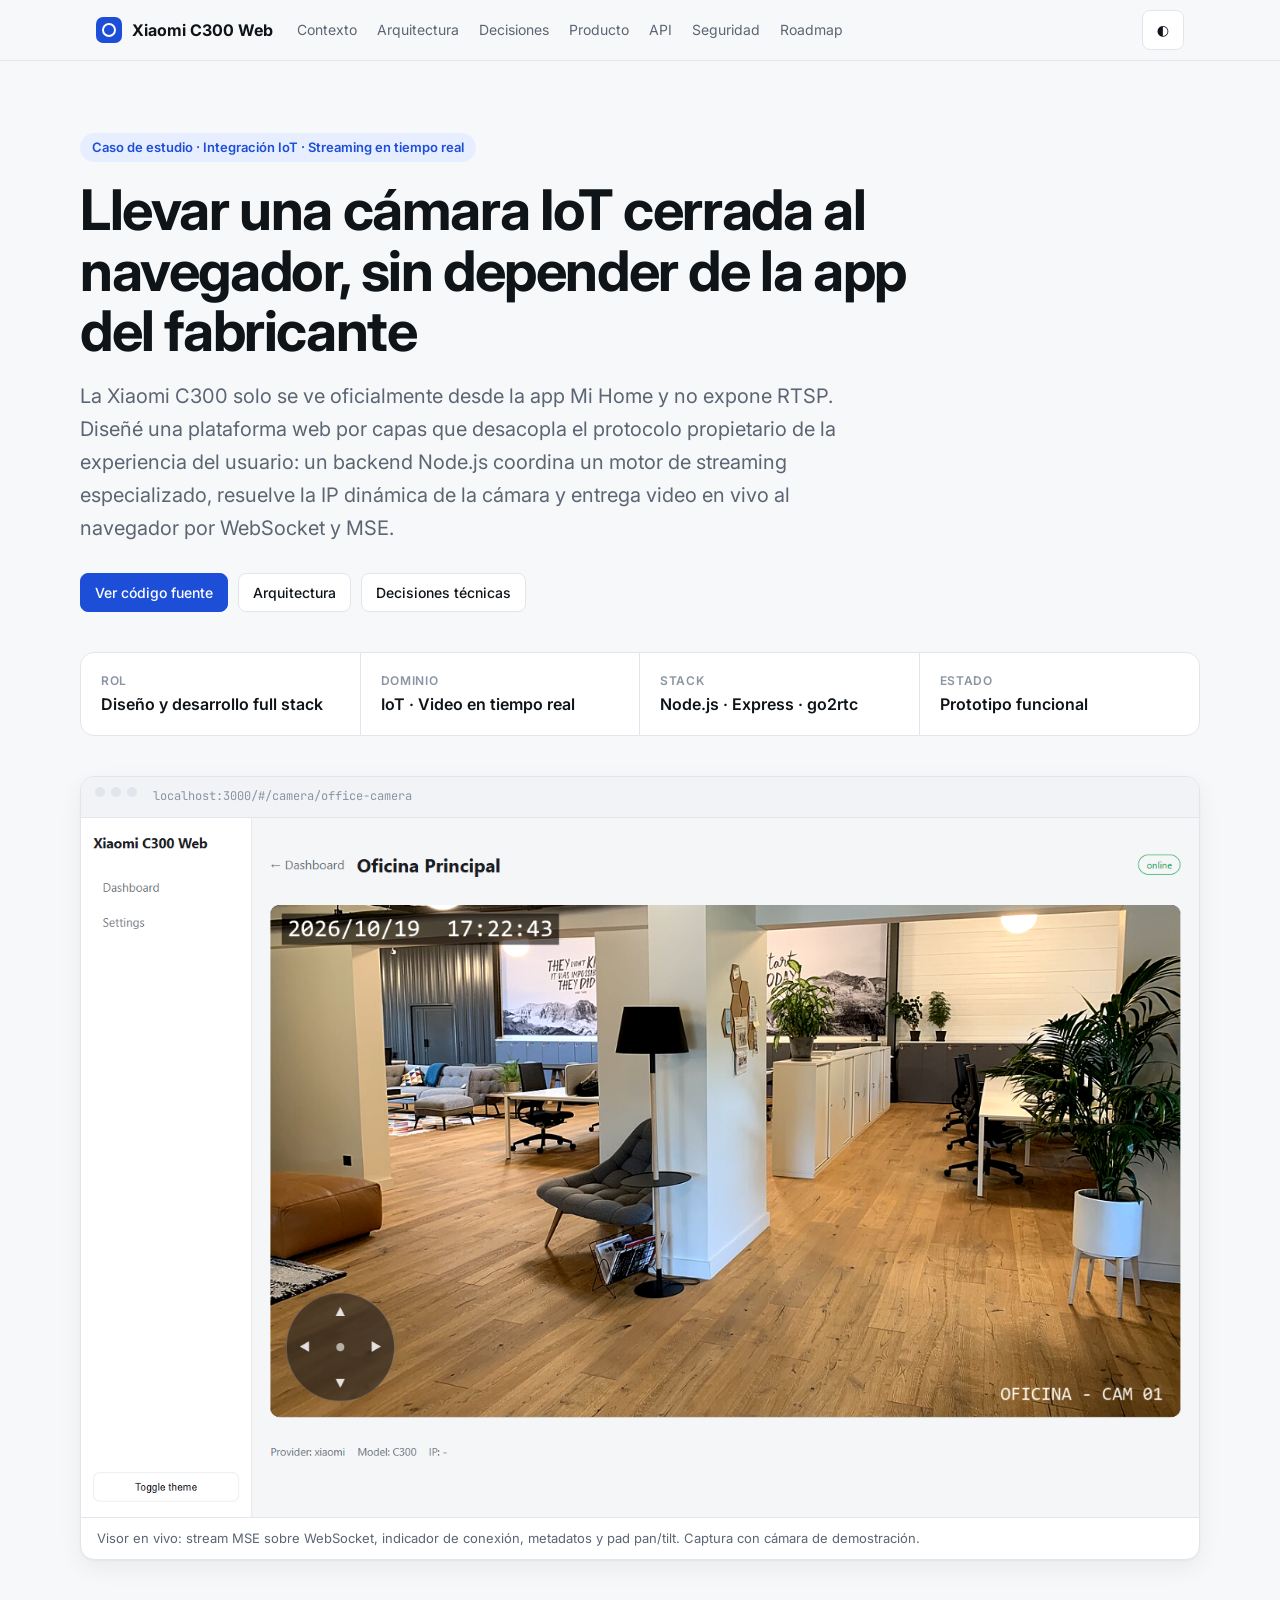
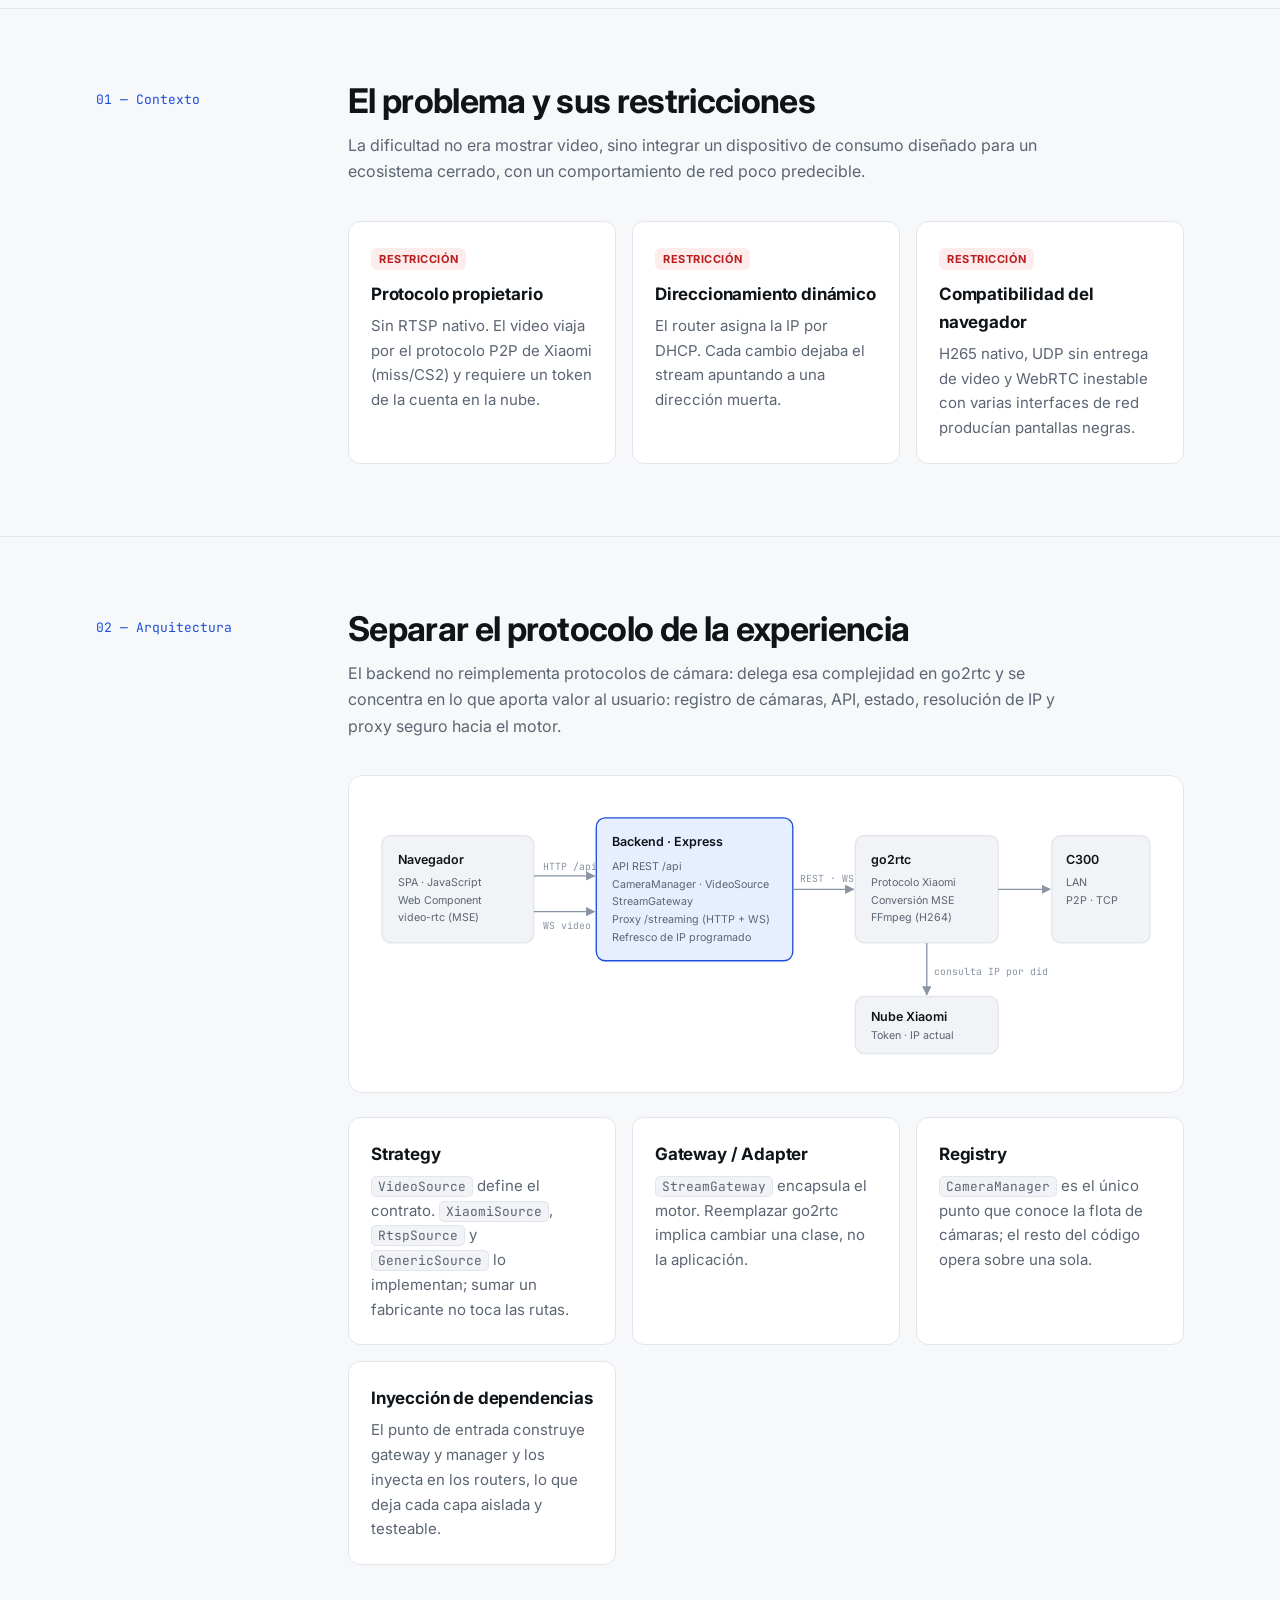
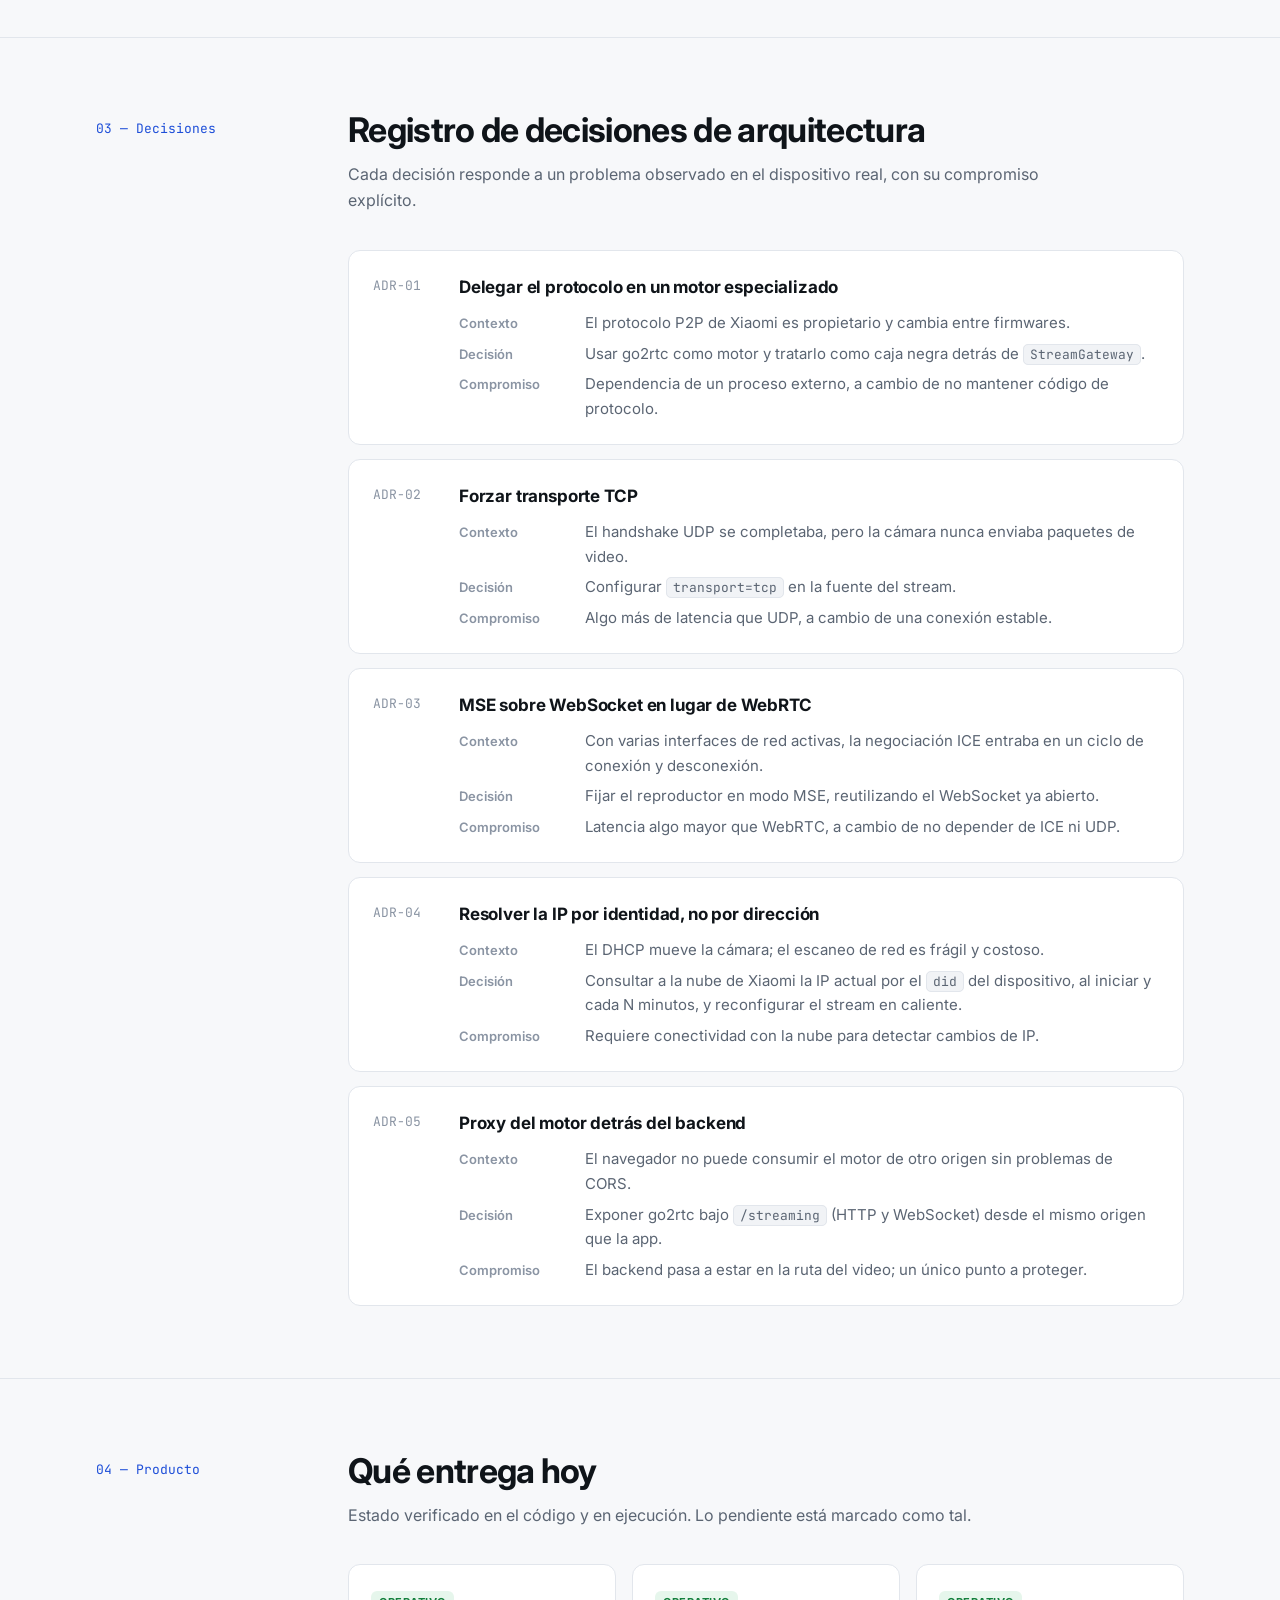
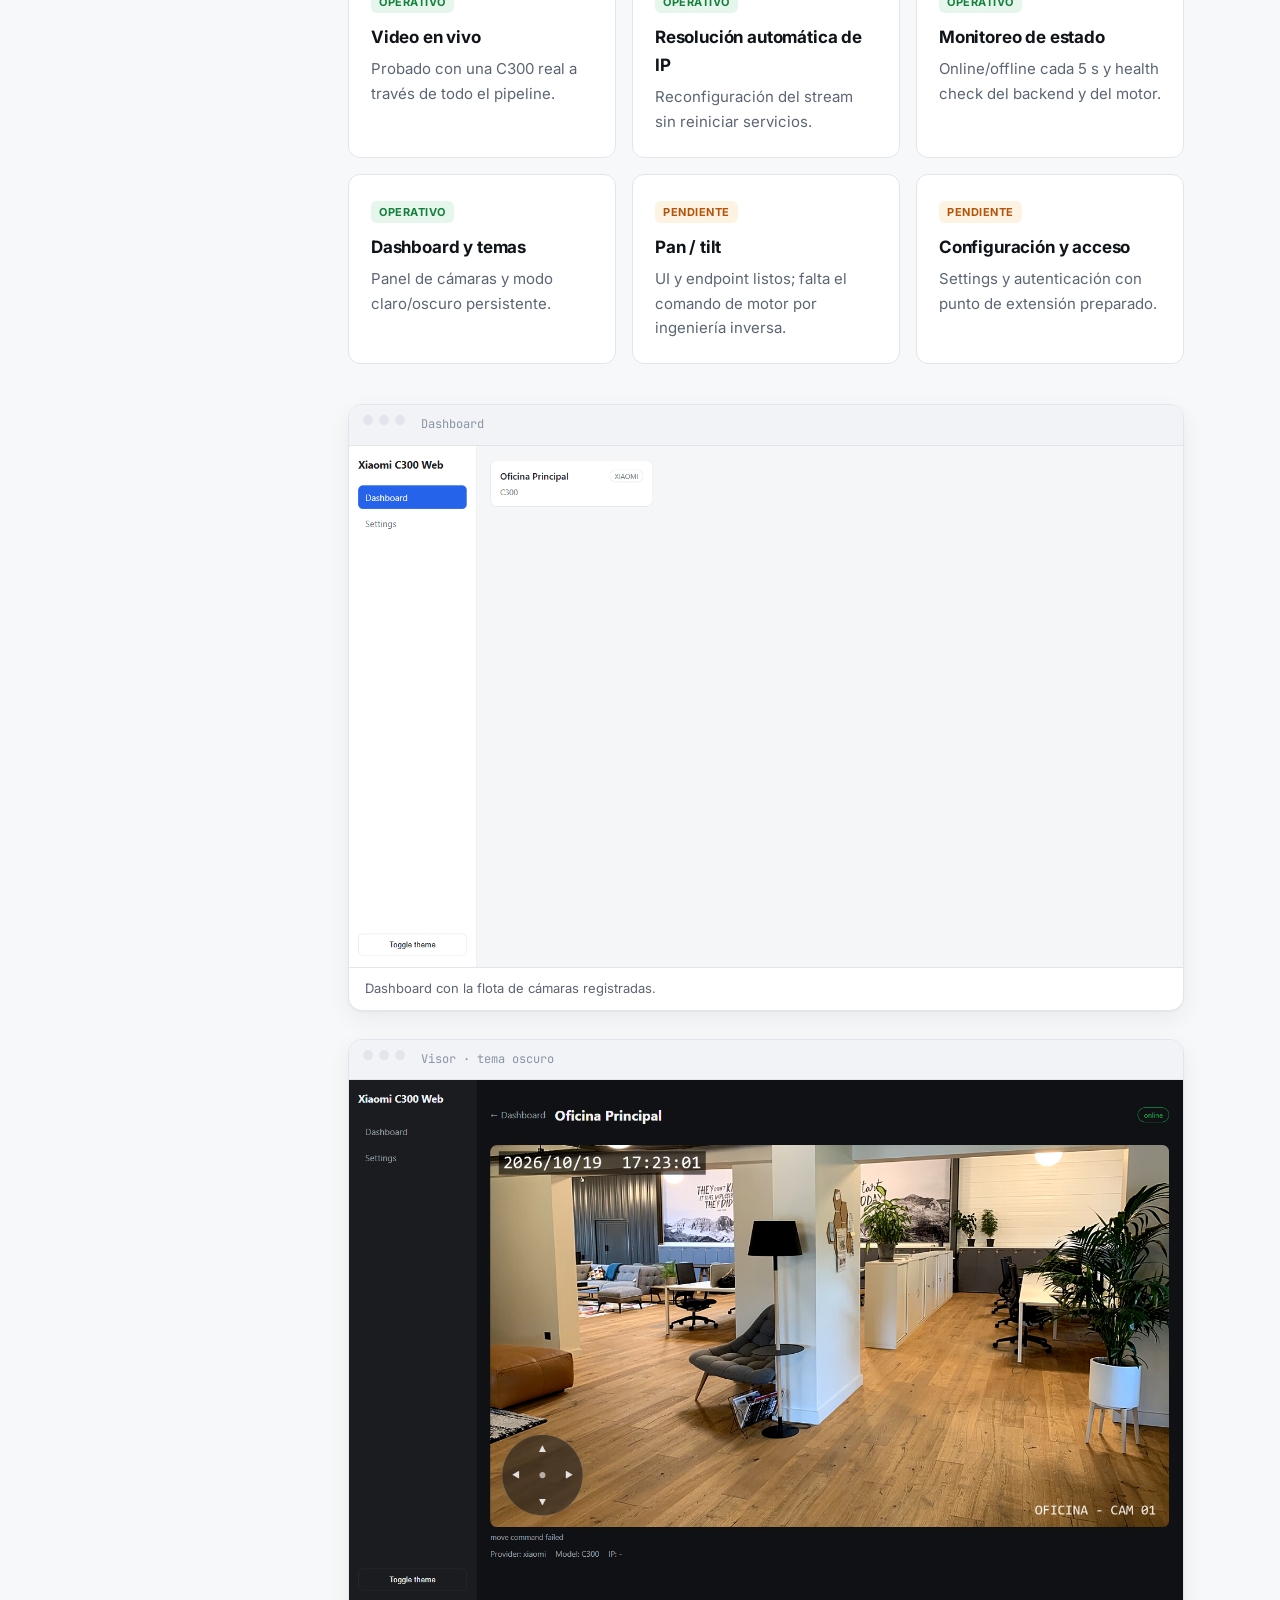
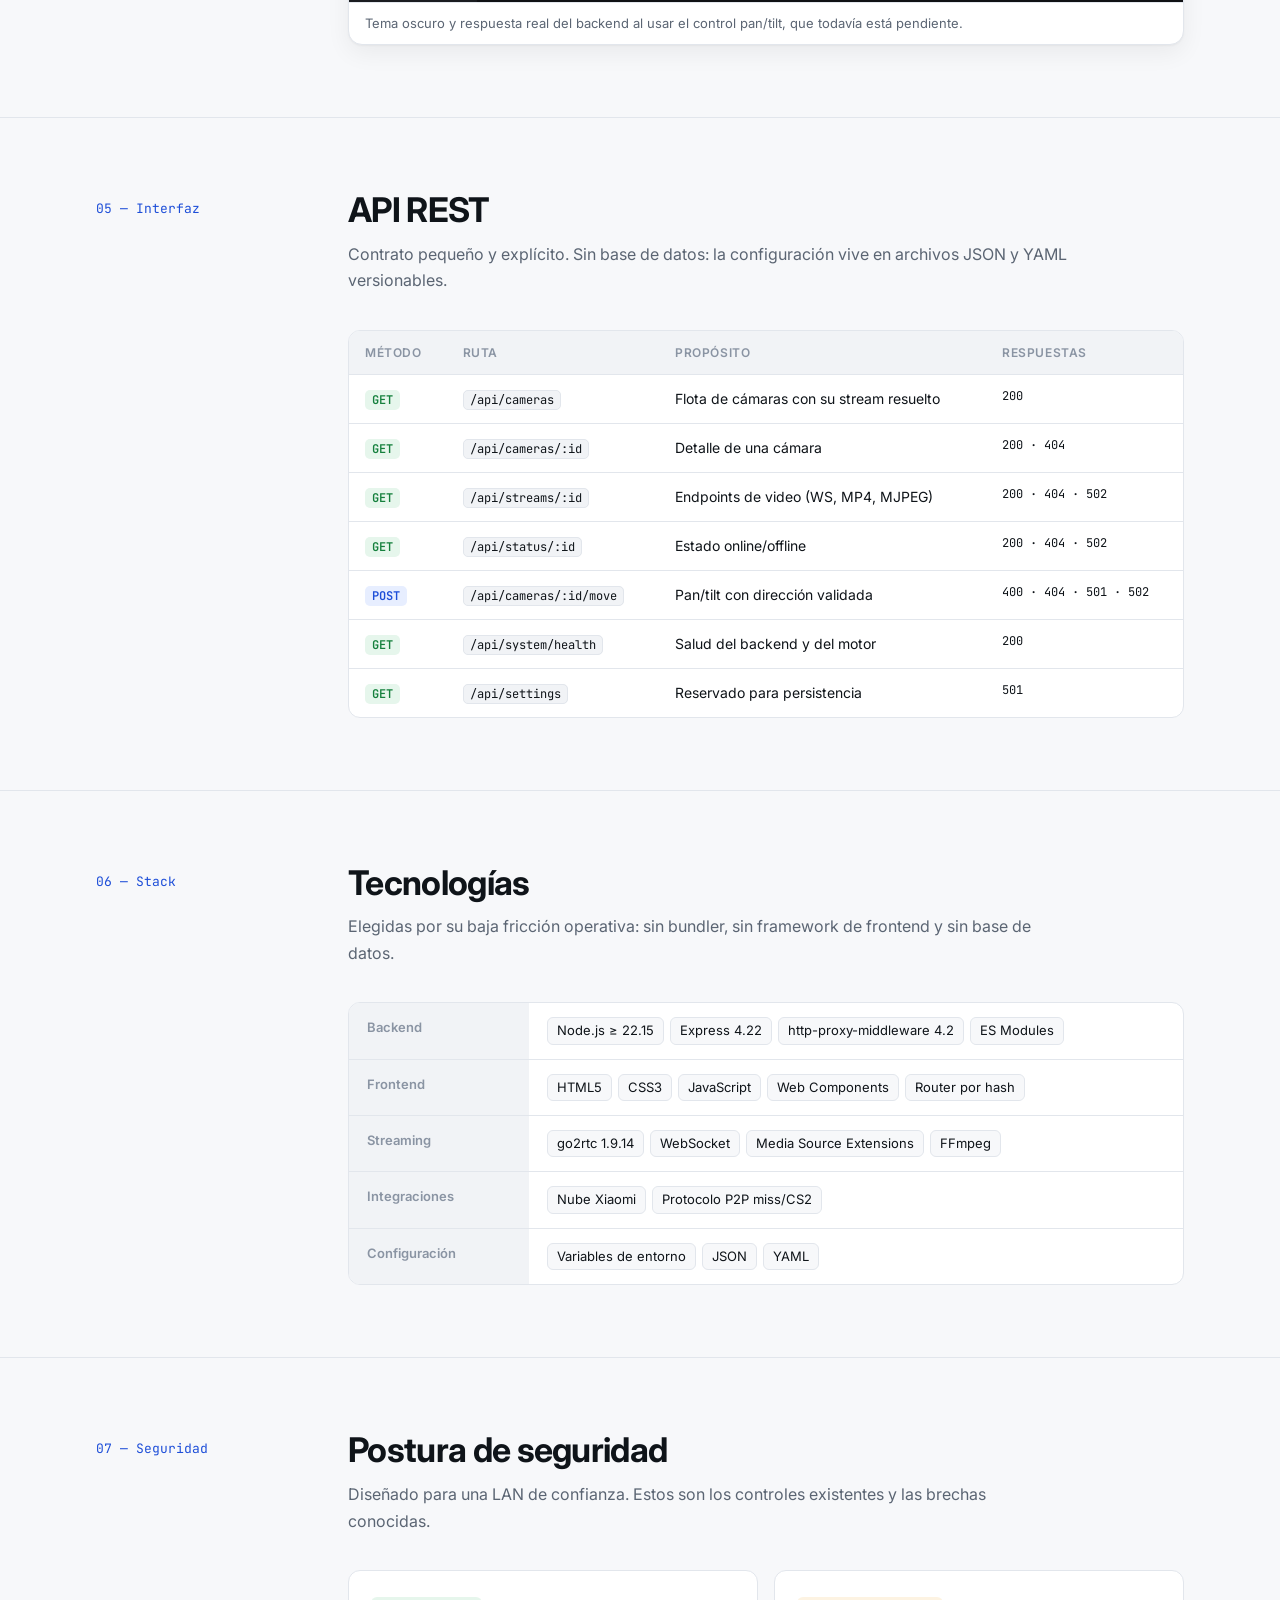
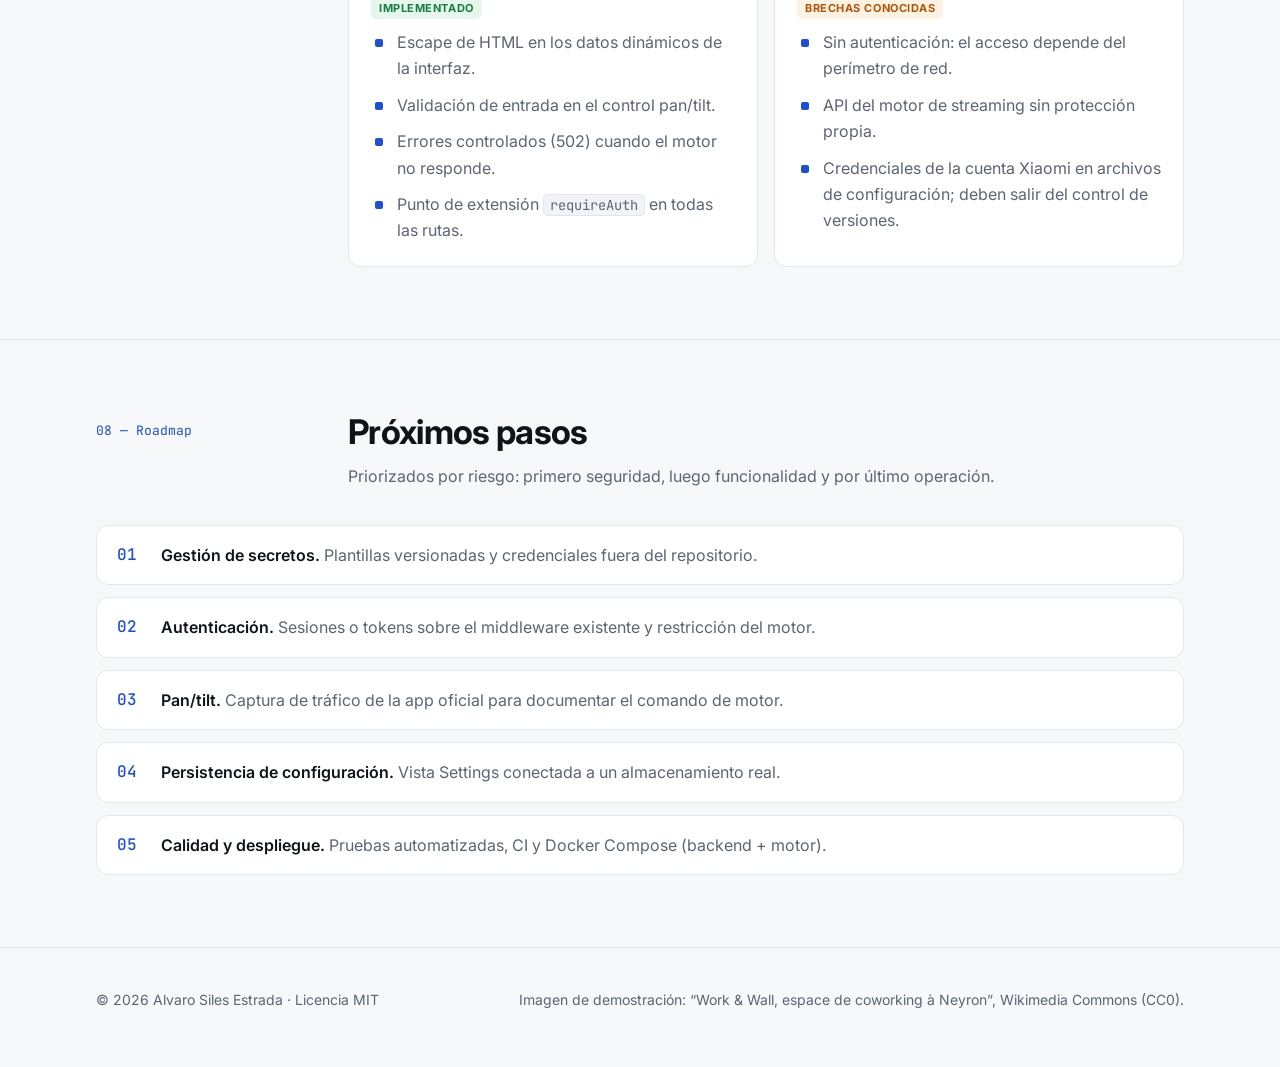
==== index.html @ e845c94e "update" ====
<!doctype html>
<html lang="es">
<head>
  <meta charset="utf-8">
  <meta name="viewport" content="width=device-width, initial-scale=1">
  <title>Xiaomi C300 Web · Caso de estudio</title>
  <meta name="description" content="Caso de estudio de ingeniería: visor web en tiempo real para la cámara Xiaomi C300. Node.js, Express, go2rtc, WebSocket y MSE.">
  <meta name="author" content="Alvaro Siles Estrada">
  <meta property="og:title" content="Xiaomi C300 Web · Caso de estudio">
  <meta property="og:description" content="Integración de una cámara IoT cerrada con el navegador: arquitectura, decisiones técnicas y compromisos.">
  <meta property="og:image" content="assets/img/02-funcionalidad-principal.png">
  <link rel="icon" href="data:image/svg+xml,%3Csvg xmlns='http://www.w3.org/2000/svg' viewBox='0 0 32 32'%3E%3Crect width='32' height='32' rx='7' fill='%232563eb'/%3E%3Ccircle cx='16' cy='16' r='7' fill='none' stroke='white' stroke-width='3'/%3E%3Ccircle cx='16' cy='16' r='2.5' fill='white'/%3E%3C/svg%3E">
  <link rel="preconnect" href="https://fonts.googleapis.com">
  <link rel="preconnect" href="https://fonts.gstatic.com" crossorigin>
  <link href="https://fonts.googleapis.com/css2?family=Inter:wght@400;500;600;700&family=JetBrains+Mono:wght@400;500&display=swap" rel="stylesheet">
  <style>
    :root {
      --bg: #f7f8fa; --surface: #ffffff; --surface-2: #f1f3f6;
      --text: #0f1419; --muted: #5b6573; --faint: #8a94a3;
      --border: #e2e6ec; --accent: #1d4ed8; --accent-soft: #e7eeff;
      --ok: #15803d; --ok-soft: #e6f6ec; --warn: #b45309; --warn-soft: #fdf3e2;
      --risk: #b91c1c; --risk-soft: #fdecec;
      --shadow: 0 1px 2px rgb(15 20 25 / .04), 0 8px 24px rgb(15 20 25 / .06);
    }
    @media (prefers-color-scheme: dark) {
      :root:not([data-theme="light"]) {
        --bg: #0b0e13; --surface: #12161d; --surface-2: #181d26;
        --text: #e6e9ee; --muted: #9aa3b2; --faint: #6b7483;
        --border: #232a35; --accent: #7aa2ff; --accent-soft: #172240;
        --ok: #4ade80; --ok-soft: #10261a; --warn: #fbbf24; --warn-soft: #2a2110;
        --risk: #f87171; --risk-soft: #2a1414;
        --shadow: 0 1px 2px rgb(0 0 0 / .3), 0 8px 24px rgb(0 0 0 / .35);
      }
    }
    :root[data-theme="dark"] {
      --bg: #0b0e13; --surface: #12161d; --surface-2: #181d26;
      --text: #e6e9ee; --muted: #9aa3b2; --faint: #6b7483;
      --border: #232a35; --accent: #7aa2ff; --accent-soft: #172240;
      --ok: #4ade80; --ok-soft: #10261a; --warn: #fbbf24; --warn-soft: #2a2110;
      --risk: #f87171; --risk-soft: #2a1414;
      --shadow: 0 1px 2px rgb(0 0 0 / .3), 0 8px 24px rgb(0 0 0 / .35);
    }
    * { box-sizing: border-box; }
    html { scroll-behavior: smooth; scroll-padding-top: 72px; }
    body {
      margin: 0; background: var(--bg); color: var(--text);
      font: 16px/1.65 Inter, system-ui, -apple-system, "Segoe UI", Roboto, sans-serif;
      -webkit-font-smoothing: antialiased;
    }
    a { color: var(--accent); text-decoration: none; }
    a:hover { text-decoration: underline; }
    code, .mono { font-family: "JetBrains Mono", ui-monospace, Consolas, monospace; font-size: .86em; }
    code { background: var(--surface-2); border: 1px solid var(--border); border-radius: 5px; padding: 1px 6px; overflow-wrap: anywhere; }
    .wrap { max-width: 1120px; margin: 0 auto; padding: 0 16px; }

    /* Header */
    .top { position: sticky; top: 0; z-index: 20; background: color-mix(in srgb, var(--bg) 85%, transparent); backdrop-filter: saturate(160%) blur(10px); border-bottom: 1px solid var(--border); }
    .top .wrap { display: flex; align-items: center; gap: 24px; height: 60px; }
    .logo { display: flex; align-items: center; gap: 10px; font-weight: 700; color: var(--text); white-space: nowrap; }
    .logo i { width: 26px; height: 26px; border-radius: 7px; background: var(--accent); display: grid; place-items: center; }
    .logo i::after { content: ""; width: 10px; height: 10px; border: 2.5px solid #fff; border-radius: 50%; }
    .top nav { display: flex; gap: 20px; flex: 1; overflow-x: auto; font-size: 14px; }
    .top nav a { color: var(--muted); white-space: nowrap; }
    .top nav a:hover { color: var(--text); text-decoration: none; }
    .btn { display: inline-flex; align-items: center; gap: 8px; border: 1px solid var(--border); background: var(--surface); color: var(--text); border-radius: 8px; padding: 7px 14px; font: inherit; font-size: 14px; font-weight: 500; cursor: pointer; white-space: nowrap; }
    .btn:hover { border-color: var(--faint); text-decoration: none; }
    .btn.primary { background: var(--accent); border-color: var(--accent); color: #fff; }
    :root[data-theme="dark"] .btn.primary { color: #0b0e13; }
    @media (prefers-color-scheme: dark) { :root:not([data-theme="light"]) .btn.primary { color: #0b0e13; } }

    /* Hero */
    .hero { padding: 72px 0 48px; }
    .kicker { display: inline-flex; gap: 8px; align-items: center; font-size: 13px; font-weight: 600; color: var(--accent); background: var(--accent-soft); padding: 4px 12px; border-radius: 999px; }
    h1 { font-size: clamp(34px, 5.2vw, 56px); line-height: 1.08; letter-spacing: -.025em; margin: 18px 0 18px; max-width: 900px; }
    .lead { font-size: clamp(17px, 2vw, 20px); color: var(--muted); max-width: 760px; margin: 0 0 28px; }
    .actions { display: flex; gap: 10px; flex-wrap: wrap; margin-bottom: 40px; }
    .facts { display: grid; grid-template-columns: repeat(auto-fit, minmax(min(180px, 100%), 1fr)); border: 1px solid var(--border); border-radius: 14px; background: var(--surface); overflow: hidden; }
    .fact { padding: 18px 20px; border-right: 1px solid var(--border); }
    .fact:last-child { border-right: 0; }
    .fact small { display: block; font-size: 12px; text-transform: uppercase; letter-spacing: .06em; color: var(--faint); font-weight: 600; }
    .fact b { font-size: 16px; font-weight: 600; }

    .frame { margin: 40px 0 0; border-radius: 14px; overflow: hidden; border: 1px solid var(--border); box-shadow: var(--shadow); background: var(--surface); }
    .frame .bar { display: flex; gap: 6px; padding: 10px 14px; border-bottom: 1px solid var(--border); background: var(--surface-2); }
    .frame .bar span { width: 10px; height: 10px; border-radius: 50%; background: var(--border); }
    .frame .bar em { margin-left: 10px; font-style: normal; font-size: 12px; color: var(--faint); font-family: "JetBrains Mono", monospace; }
    .frame img { display: block; width: 100%; height: auto; }
    .frame figcaption { font-size: 13px; color: var(--muted); padding: 10px 16px; border-top: 1px solid var(--border); }

    /* Sections */
    section { padding: 72px 0; border-top: 1px solid var(--border); }
    .sec-head { display: grid; grid-template-columns: 220px 1fr; gap: 32px; margin-bottom: 36px; }
    .sec-num { font-family: "JetBrains Mono", monospace; font-size: 13px; color: var(--accent); padding-top: 8px; }
    h2 { font-size: clamp(26px, 3vw, 34px); letter-spacing: -.02em; line-height: 1.2; margin: 0 0 10px; }
    .sec-head p { margin: 0; color: var(--muted); max-width: 720px; }
    .body { margin-left: 252px; }
    h3 { font-size: 17px; margin: 0 0 6px; letter-spacing: -.01em; }

    .grid { display: grid; gap: 16px; grid-template-columns: repeat(auto-fit, minmax(min(260px, 100%), 1fr)); }
    .card { background: var(--surface); border: 1px solid var(--border); border-radius: 12px; padding: 22px; }
    .card p { margin: 0; color: var(--muted); font-size: 15px; }

    .pill { display: inline-block; font-size: 11px; font-weight: 700; letter-spacing: .05em; text-transform: uppercase; border-radius: 6px; padding: 2px 8px; margin-bottom: 10px; }
    .pill.ok { color: var(--ok); background: var(--ok-soft); }
    .pill.warn { color: var(--warn); background: var(--warn-soft); }
    .pill.risk { color: var(--risk); background: var(--risk-soft); }

    /* ADR */
    .adr { display: grid; gap: 14px; }
    .adr-item { background: var(--surface); border: 1px solid var(--border); border-radius: 12px; padding: 22px 24px; display: grid; grid-template-columns: 70px 1fr; gap: 16px; }
    .adr-id { font-family: "JetBrains Mono", monospace; font-size: 13px; color: var(--faint); padding-top: 2px; }
    .adr-item dl { display: grid; grid-template-columns: 110px 1fr; gap: 6px 16px; margin: 10px 0 0; font-size: 15px; }
    .adr-item dt { color: var(--faint); font-size: 13px; font-weight: 600; padding-top: 2px; }
    .adr-item dd { margin: 0; color: var(--muted); }

    /* Diagram */
    .diagram { background: var(--surface); border: 1px solid var(--border); border-radius: 14px; padding: 24px; overflow-x: auto; margin-bottom: 24px; }
    .diagram svg { display: block; min-width: 760px; width: 100%; height: auto; }
    .diagram .box { fill: var(--surface-2); stroke: var(--border); stroke-width: 1.5; }
    .diagram .box.hl { fill: var(--accent-soft); stroke: var(--accent); }
    .diagram .t { fill: var(--text); font: 600 14px Inter, sans-serif; }
    .diagram .s { fill: var(--muted); font: 12px Inter, sans-serif; }
    .diagram .m { fill: var(--faint); font: 11px "JetBrains Mono", monospace; }
    .diagram .ln { stroke: var(--faint); stroke-width: 1.5; fill: none; }
    .diagram .arrowhead { fill: var(--faint); }

    /* Tables */
    .table-wrap { overflow-x: auto; border: 1px solid var(--border); border-radius: 12px; background: var(--surface); }
    table { width: 100%; border-collapse: collapse; font-size: 14px; }
    th, td { text-align: left; padding: 12px 16px; border-bottom: 1px solid var(--border); vertical-align: top; }
    th { font-size: 12px; text-transform: uppercase; letter-spacing: .05em; color: var(--faint); font-weight: 600; background: var(--surface-2); }
    tr:last-child td { border-bottom: 0; }
    .verb { font-family: "JetBrains Mono", monospace; font-size: 12px; font-weight: 600; padding: 2px 7px; border-radius: 5px; }
    .verb.get { color: var(--ok); background: var(--ok-soft); }
    .verb.post { color: var(--accent); background: var(--accent-soft); }

    /* Gallery */
    .gallery { display: grid; gap: 28px; }
    .gallery .frame { margin: 0; }

    /* Lists */
    .check { list-style: none; padding: 0; margin: 0; display: grid; gap: 10px; }
    .check li { position: relative; padding-left: 26px; color: var(--muted); }
    .check li::before { content: ""; position: absolute; left: 4px; top: 10px; width: 8px; height: 8px; border-radius: 2px; background: var(--accent); }
    .roadmap { counter-reset: r; list-style: none; padding: 0; margin: 0; display: grid; gap: 12px; }
    .roadmap li { counter-increment: r; background: var(--surface); border: 1px solid var(--border); border-radius: 12px; padding: 16px 20px 16px 64px; position: relative; color: var(--muted); }
    .roadmap li::before { content: counter(r, decimal-leading-zero); position: absolute; left: 20px; top: 16px; font-family: "JetBrains Mono", monospace; color: var(--accent); font-weight: 500; }
    .roadmap b { color: var(--text); font-weight: 600; }

    .stack { display: grid; gap: 0; border: 1px solid var(--border); border-radius: 12px; overflow: hidden; background: var(--surface); }
    .stack-row { display: grid; grid-template-columns: 180px 1fr; border-bottom: 1px solid var(--border); }
    .stack-row:last-child { border-bottom: 0; }
    .stack-row > div { padding: 14px 18px; }
    .stack-row > div:first-child { color: var(--faint); font-size: 13px; font-weight: 600; background: var(--surface-2); }
    .chips { display: flex; flex-wrap: wrap; gap: 6px; }
    .chip { font-size: 13px; border: 1px solid var(--border); border-radius: 6px; padding: 2px 9px; background: var(--bg); }

    footer { border-top: 1px solid var(--border); padding: 40px 0 56px; color: var(--muted); font-size: 14px; }
    footer .wrap { display: flex; flex-wrap: wrap; justify-content: space-between; gap: 16px; }

    @media (max-width: 900px) {
      .sec-head { grid-template-columns: 1fr; gap: 6px; }
      .body { margin-left: 0; }
      .top nav { display: none; }
      .adr-item { grid-template-columns: 1fr; gap: 4px; }
      .adr-item dl { grid-template-columns: 1fr; gap: 2px; }
      .adr-item dd { margin-bottom: 8px; }
      .stack-row { grid-template-columns: 1fr; }
      .fact { border-right: 0; border-bottom: 1px solid var(--border); }
      .hero { padding-top: 48px; }
      section { padding: 56px 0; }
    }
  </style>
</head>
<body>
  <header class="top">
    <div class="wrap">
      <a class="logo" href="#"><i></i>Xiaomi C300 Web</a>
      <nav aria-label="Secciones">
        <a href="#contexto">Contexto</a>
        <a href="#arquitectura">Arquitectura</a>
        <a href="#decisiones">Decisiones</a>
        <a href="#producto">Producto</a>
        <a href="#api">API</a>
        <a href="#seguridad">Seguridad</a>
        <a href="#roadmap">Roadmap</a>
      </nav>
      <button class="btn" id="theme-btn" type="button" aria-label="Cambiar tema">◐</button>
    </div>
  </header>

  <main>
    <div class="wrap hero">
      <span class="kicker">Caso de estudio · Integración IoT · Streaming en tiempo real</span>
      <h1>Llevar una cámara IoT cerrada al navegador, sin depender de la app del fabricante</h1>
      <p class="lead">
        La Xiaomi C300 solo se ve oficialmente desde la app Mi Home y no expone RTSP. Diseñé una plataforma web
        por capas que desacopla el protocolo propietario de la experiencia del usuario: un backend Node.js
        coordina un motor de streaming especializado, resuelve la IP dinámica de la cámara y entrega
        video en vivo al navegador por WebSocket y MSE.
      </p>
      <div class="actions">
        <a class="btn primary" href="https://github.com/alvarosiles/xiaomi-c300-web-source">Ver código fuente</a>
        <a class="btn" href="#arquitectura">Arquitectura</a>
        <a class="btn" href="#decisiones">Decisiones técnicas</a>
      </div>
      <div class="facts">
        <div class="fact"><small>Rol</small><b>Diseño y desarrollo full stack</b></div>
        <div class="fact"><small>Dominio</small><b>IoT · Video en tiempo real</b></div>
        <div class="fact"><small>Stack</small><b>Node.js · Express · go2rtc</b></div>
        <div class="fact"><small>Estado</small><b>Prototipo funcional</b></div>
      </div>
      <figure class="frame">
        <div class="bar"><span></span><span></span><span></span><em>localhost:3000/#/camera/office-camera</em></div>
        <img src="assets/img/02-funcionalidad-principal.png" alt="Visor en vivo: cámara Oficina Principal, estado online y pad de control" width="1440" height="900">
        <figcaption>Visor en vivo: stream MSE sobre WebSocket, indicador de conexión, metadatos y pad pan/tilt. Captura con cámara de demostración.</figcaption>
      </figure>
    </div>

    <section id="contexto">
      <div class="wrap">
        <div class="sec-head">
          <div class="sec-num">01 — Contexto</div>
          <div>
            <h2>El problema y sus restricciones</h2>
            <p>La dificultad no era mostrar video, sino integrar un dispositivo de consumo diseñado para un ecosistema cerrado, con un comportamiento de red poco predecible.</p>
          </div>
        </div>
        <div class="body grid">
          <div class="card"><span class="pill risk">Restricción</span><h3>Protocolo propietario</h3><p>Sin RTSP nativo. El video viaja por el protocolo P2P de Xiaomi (miss/CS2) y requiere un token de la cuenta en la nube.</p></div>
          <div class="card"><span class="pill risk">Restricción</span><h3>Direccionamiento dinámico</h3><p>El router asigna la IP por DHCP. Cada cambio dejaba el stream apuntando a una dirección muerta.</p></div>
          <div class="card"><span class="pill risk">Restricción</span><h3>Compatibilidad del navegador</h3><p>H265 nativo, UDP sin entrega de video y WebRTC inestable con varias interfaces de red producían pantallas negras.</p></div>
        </div>
      </div>
    </section>

    <section id="arquitectura">
      <div class="wrap">
        <div class="sec-head">
          <div class="sec-num">02 — Arquitectura</div>
          <div>
            <h2>Separar el protocolo de la experiencia</h2>
            <p>El backend no reimplementa protocolos de cámara: delega esa complejidad en go2rtc y se concentra en lo que aporta valor al usuario: registro de cámaras, API, estado, resolución de IP y proxy seguro hacia el motor.</p>
          </div>
        </div>
        <div class="body">
          <div class="diagram" role="img" aria-label="Diagrama: Navegador, Backend Express, go2rtc, Cámara C300 y Nube Xiaomi">
            <svg viewBox="0 0 880 300" xmlns="http://www.w3.org/2000/svg">
              <defs><marker id="ah" viewBox="0 0 10 10" refX="9" refY="5" markerWidth="7" markerHeight="7" orient="auto"><path class="arrowhead" d="M0,0 L10,5 L0,10 z"/></marker></defs>
              <rect class="box" x="10" y="40" width="170" height="120" rx="10"/>
              <text class="t" x="28" y="72">Navegador</text>
              <text class="s" x="28" y="96">SPA · JavaScript</text>
              <text class="s" x="28" y="116">Web Component</text>
              <text class="s" x="28" y="136">video-rtc (MSE)</text>

              <rect class="box hl" x="250" y="20" width="220" height="160" rx="10"/>
              <text class="t" x="268" y="52">Backend · Express</text>
              <text class="s" x="268" y="78">API REST /api</text>
              <text class="s" x="268" y="98">CameraManager · VideoSource</text>
              <text class="s" x="268" y="118">StreamGateway</text>
              <text class="s" x="268" y="138">Proxy /streaming (HTTP + WS)</text>
              <text class="s" x="268" y="158">Refresco de IP programado</text>

              <rect class="box" x="540" y="40" width="160" height="120" rx="10"/>
              <text class="t" x="558" y="72">go2rtc</text>
              <text class="s" x="558" y="96">Protocolo Xiaomi</text>
              <text class="s" x="558" y="116">Conversión MSE</text>
              <text class="s" x="558" y="136">FFmpeg (H264)</text>

              <rect class="box" x="760" y="40" width="110" height="120" rx="10"/>
              <text class="t" x="776" y="72">C300</text>
              <text class="s" x="776" y="96">LAN</text>
              <text class="s" x="776" y="116">P2P · TCP</text>

              <rect class="box" x="540" y="220" width="160" height="64" rx="10"/>
              <text class="t" x="558" y="248">Nube Xiaomi</text>
              <text class="s" x="558" y="268">Token · IP actual</text>

              <path class="ln" d="M180 85 H248" marker-end="url(#ah)"/>
              <text class="m" x="190" y="78">HTTP /api</text>
              <path class="ln" d="M180 125 H248" marker-end="url(#ah)"/>
              <text class="m" x="190" y="145">WS video</text>
              <path class="ln" d="M470 100 H538" marker-end="url(#ah)"/>
              <text class="m" x="478" y="92">REST · WS</text>
              <path class="ln" d="M700 100 H758" marker-end="url(#ah)"/>
              <path class="ln" d="M620 160 V218" marker-end="url(#ah)"/>
              <text class="m" x="628" y="196">consulta IP por did</text>
            </svg>
          </div>
          <div class="grid">
            <div class="card"><h3>Strategy</h3><p><code>VideoSource</code> define el contrato. <code>XiaomiSource</code>, <code>RtspSource</code> y <code>GenericSource</code> lo implementan; sumar un fabricante no toca las rutas.</p></div>
            <div class="card"><h3>Gateway / Adapter</h3><p><code>StreamGateway</code> encapsula el motor. Reemplazar go2rtc implica cambiar una clase, no la aplicación.</p></div>
            <div class="card"><h3>Registry</h3><p><code>CameraManager</code> es el único punto que conoce la flota de cámaras; el resto del código opera sobre una sola.</p></div>
            <div class="card"><h3>Inyección de dependencias</h3><p>El punto de entrada construye gateway y manager y los inyecta en los routers, lo que deja cada capa aislada y testeable.</p></div>
          </div>
        </div>
      </div>
    </section>

    <section id="decisiones">
      <div class="wrap">
        <div class="sec-head">
          <div class="sec-num">03 — Decisiones</div>
          <div>
            <h2>Registro de decisiones de arquitectura</h2>
            <p>Cada decisión responde a un problema observado en el dispositivo real, con su compromiso explícito.</p>
          </div>
        </div>
        <div class="body adr">
          <article class="adr-item">
            <div class="adr-id">ADR-01</div>
            <div>
              <h3>Delegar el protocolo en un motor especializado</h3>
              <dl>
                <dt>Contexto</dt><dd>El protocolo P2P de Xiaomi es propietario y cambia entre firmwares.</dd>
                <dt>Decisión</dt><dd>Usar go2rtc como motor y tratarlo como caja negra detrás de <code>StreamGateway</code>.</dd>
                <dt>Compromiso</dt><dd>Dependencia de un proceso externo, a cambio de no mantener código de protocolo.</dd>
              </dl>
            </div>
          </article>
          <article class="adr-item">
            <div class="adr-id">ADR-02</div>
            <div>
              <h3>Forzar transporte TCP</h3>
              <dl>
                <dt>Contexto</dt><dd>El handshake UDP se completaba, pero la cámara nunca enviaba paquetes de video.</dd>
                <dt>Decisión</dt><dd>Configurar <code>transport=tcp</code> en la fuente del stream.</dd>
                <dt>Compromiso</dt><dd>Algo más de latencia que UDP, a cambio de una conexión estable.</dd>
              </dl>
            </div>
          </article>
          <article class="adr-item">
            <div class="adr-id">ADR-03</div>
            <div>
              <h3>MSE sobre WebSocket en lugar de WebRTC</h3>
              <dl>
                <dt>Contexto</dt><dd>Con varias interfaces de red activas, la negociación ICE entraba en un ciclo de conexión y desconexión.</dd>
                <dt>Decisión</dt><dd>Fijar el reproductor en modo MSE, reutilizando el WebSocket ya abierto.</dd>
                <dt>Compromiso</dt><dd>Latencia algo mayor que WebRTC, a cambio de no depender de ICE ni UDP.</dd>
              </dl>
            </div>
          </article>
          <article class="adr-item">
            <div class="adr-id">ADR-04</div>
            <div>
              <h3>Resolver la IP por identidad, no por dirección</h3>
              <dl>
                <dt>Contexto</dt><dd>El DHCP mueve la cámara; el escaneo de red es frágil y costoso.</dd>
                <dt>Decisión</dt><dd>Consultar a la nube de Xiaomi la IP actual por el <code>did</code> del dispositivo, al iniciar y cada N minutos, y reconfigurar el stream en caliente.</dd>
                <dt>Compromiso</dt><dd>Requiere conectividad con la nube para detectar cambios de IP.</dd>
              </dl>
            </div>
          </article>
          <article class="adr-item">
            <div class="adr-id">ADR-05</div>
            <div>
              <h3>Proxy del motor detrás del backend</h3>
              <dl>
                <dt>Contexto</dt><dd>El navegador no puede consumir el motor de otro origen sin problemas de CORS.</dd>
                <dt>Decisión</dt><dd>Exponer go2rtc bajo <code>/streaming</code> (HTTP y WebSocket) desde el mismo origen que la app.</dd>
                <dt>Compromiso</dt><dd>El backend pasa a estar en la ruta del video; un único punto a proteger.</dd>
              </dl>
            </div>
          </article>
        </div>
      </div>
    </section>

    <section id="producto">
      <div class="wrap">
        <div class="sec-head">
          <div class="sec-num">04 — Producto</div>
          <div>
            <h2>Qué entrega hoy</h2>
            <p>Estado verificado en el código y en ejecución. Lo pendiente está marcado como tal.</p>
          </div>
        </div>
        <div class="body">
          <div class="grid" style="margin-bottom:40px">
            <div class="card"><span class="pill ok">Operativo</span><h3>Video en vivo</h3><p>Probado con una C300 real a través de todo el pipeline.</p></div>
            <div class="card"><span class="pill ok">Operativo</span><h3>Resolución automática de IP</h3><p>Reconfiguración del stream sin reiniciar servicios.</p></div>
            <div class="card"><span class="pill ok">Operativo</span><h3>Monitoreo de estado</h3><p>Online/offline cada 5 s y health check del backend y del motor.</p></div>
            <div class="card"><span class="pill ok">Operativo</span><h3>Dashboard y temas</h3><p>Panel de cámaras y modo claro/oscuro persistente.</p></div>
            <div class="card"><span class="pill warn">Pendiente</span><h3>Pan / tilt</h3><p>UI y endpoint listos; falta el comando de motor por ingeniería inversa.</p></div>
            <div class="card"><span class="pill warn">Pendiente</span><h3>Configuración y acceso</h3><p>Settings y autenticación con punto de extensión preparado.</p></div>
          </div>
          <div class="gallery">
            <figure class="frame">
              <div class="bar"><span></span><span></span><span></span><em>Dashboard</em></div>
              <img src="assets/img/01-vista-principal.png" alt="Dashboard con la cámara Oficina Principal" loading="lazy" width="1440" height="900">
              <figcaption>Dashboard con la flota de cámaras registradas.</figcaption>
            </figure>
            <figure class="frame">
              <div class="bar"><span></span><span></span><span></span><em>Visor · tema oscuro</em></div>
              <img src="assets/img/03-funcionalidad-complementaria.png" alt="Visor en tema oscuro con respuesta del control PTZ" loading="lazy" width="1440" height="900">
              <figcaption>Tema oscuro y respuesta real del backend al usar el control pan/tilt, que todavía está pendiente.</figcaption>
            </figure>
          </div>
        </div>
      </div>
    </section>

    <section id="api">
      <div class="wrap">
        <div class="sec-head">
          <div class="sec-num">05 — Interfaz</div>
          <div>
            <h2>API REST</h2>
            <p>Contrato pequeño y explícito. Sin base de datos: la configuración vive en archivos JSON y YAML versionables.</p>
          </div>
        </div>
        <div class="body table-wrap">
          <table>
            <thead><tr><th>Método</th><th>Ruta</th><th>Propósito</th><th>Respuestas</th></tr></thead>
            <tbody>
              <tr><td><span class="verb get">GET</span></td><td><code>/api/cameras</code></td><td>Flota de cámaras con su stream resuelto</td><td class="mono">200</td></tr>
              <tr><td><span class="verb get">GET</span></td><td><code>/api/cameras/:id</code></td><td>Detalle de una cámara</td><td class="mono">200 · 404</td></tr>
              <tr><td><span class="verb get">GET</span></td><td><code>/api/streams/:id</code></td><td>Endpoints de video (WS, MP4, MJPEG)</td><td class="mono">200 · 404 · 502</td></tr>
              <tr><td><span class="verb get">GET</span></td><td><code>/api/status/:id</code></td><td>Estado online/offline</td><td class="mono">200 · 404 · 502</td></tr>
              <tr><td><span class="verb post">POST</span></td><td><code>/api/cameras/:id/move</code></td><td>Pan/tilt con dirección validada</td><td class="mono">400 · 404 · 501 · 502</td></tr>
              <tr><td><span class="verb get">GET</span></td><td><code>/api/system/health</code></td><td>Salud del backend y del motor</td><td class="mono">200</td></tr>
              <tr><td><span class="verb get">GET</span></td><td><code>/api/settings</code></td><td>Reservado para persistencia</td><td class="mono">501</td></tr>
            </tbody>
          </table>
        </div>
      </div>
    </section>

    <section id="stack">
      <div class="wrap">
        <div class="sec-head">
          <div class="sec-num">06 — Stack</div>
          <div>
            <h2>Tecnologías</h2>
            <p>Elegidas por su baja fricción operativa: sin bundler, sin framework de frontend y sin base de datos.</p>
          </div>
        </div>
        <div class="body stack">
          <div class="stack-row"><div>Backend</div><div class="chips"><span class="chip">Node.js ≥ 22.15</span><span class="chip">Express 4.22</span><span class="chip">http-proxy-middleware 4.2</span><span class="chip">ES Modules</span></div></div>
          <div class="stack-row"><div>Frontend</div><div class="chips"><span class="chip">HTML5</span><span class="chip">CSS3</span><span class="chip">JavaScript</span><span class="chip">Web Components</span><span class="chip">Router por hash</span></div></div>
          <div class="stack-row"><div>Streaming</div><div class="chips"><span class="chip">go2rtc 1.9.14</span><span class="chip">WebSocket</span><span class="chip">Media Source Extensions</span><span class="chip">FFmpeg</span></div></div>
          <div class="stack-row"><div>Integraciones</div><div class="chips"><span class="chip">Nube Xiaomi</span><span class="chip">Protocolo P2P miss/CS2</span></div></div>
          <div class="stack-row"><div>Configuración</div><div class="chips"><span class="chip">Variables de entorno</span><span class="chip">JSON</span><span class="chip">YAML</span></div></div>
        </div>
      </div>
    </section>

    <section id="seguridad">
      <div class="wrap">
        <div class="sec-head">
          <div class="sec-num">07 — Seguridad</div>
          <div>
            <h2>Postura de seguridad</h2>
            <p>Diseñado para una LAN de confianza. Estos son los controles existentes y las brechas conocidas.</p>
          </div>
        </div>
        <div class="body grid">
          <div class="card">
            <span class="pill ok">Implementado</span>
            <ul class="check">
              <li>Escape de HTML en los datos dinámicos de la interfaz.</li>
              <li>Validación de entrada en el control pan/tilt.</li>
              <li>Errores controlados (502) cuando el motor no responde.</li>
              <li>Punto de extensión <code>requireAuth</code> en todas las rutas.</li>
            </ul>
          </div>
          <div class="card">
            <span class="pill warn">Brechas conocidas</span>
            <ul class="check">
              <li>Sin autenticación: el acceso depende del perímetro de red.</li>
              <li>API del motor de streaming sin protección propia.</li>
              <li>Credenciales de la cuenta Xiaomi en archivos de configuración; deben salir del control de versiones.</li>
            </ul>
          </div>
        </div>
      </div>
    </section>

    <section id="roadmap">
      <div class="wrap">
        <div class="sec-head">
          <div class="sec-num">08 — Roadmap</div>
          <div>
            <h2>Próximos pasos</h2>
            <p>Priorizados por riesgo: primero seguridad, luego funcionalidad y por último operación.</p>
          </div>
        </div>
        <ol class="body roadmap">
          <li><b>Gestión de secretos.</b> Plantillas versionadas y credenciales fuera del repositorio.</li>
          <li><b>Autenticación.</b> Sesiones o tokens sobre el middleware existente y restricción del motor.</li>
          <li><b>Pan/tilt.</b> Captura de tráfico de la app oficial para documentar el comando de motor.</li>
          <li><b>Persistencia de configuración.</b> Vista Settings conectada a un almacenamiento real.</li>
          <li><b>Calidad y despliegue.</b> Pruebas automatizadas, CI y Docker Compose (backend + motor).</li>
        </ol>
      </div>
    </section>
  </main>

  <footer>
    <div class="wrap">
      <div>© 2026 Alvaro Siles Estrada · Licencia MIT</div>
      <div>Imagen de demostración: “Work &amp; Wall, espace de coworking à Neyron”, Wikimedia Commons (CC0).</div>
    </div>
  </footer>

  <script>
    (function () {
      var root = document.documentElement;
      try { var t = localStorage.getItem('theme'); if (t) root.dataset.theme = t; } catch (e) {}
      document.getElementById('theme-btn').addEventListener('click', function () {
        var dark = root.dataset.theme ? root.dataset.theme === 'dark' : matchMedia('(prefers-color-scheme: dark)').matches;
        root.dataset.theme = dark ? 'light' : 'dark';
        try { localStorage.setItem('theme', root.dataset.theme); } catch (e) {}
      });
    })();
  </script>
</body>
</html>
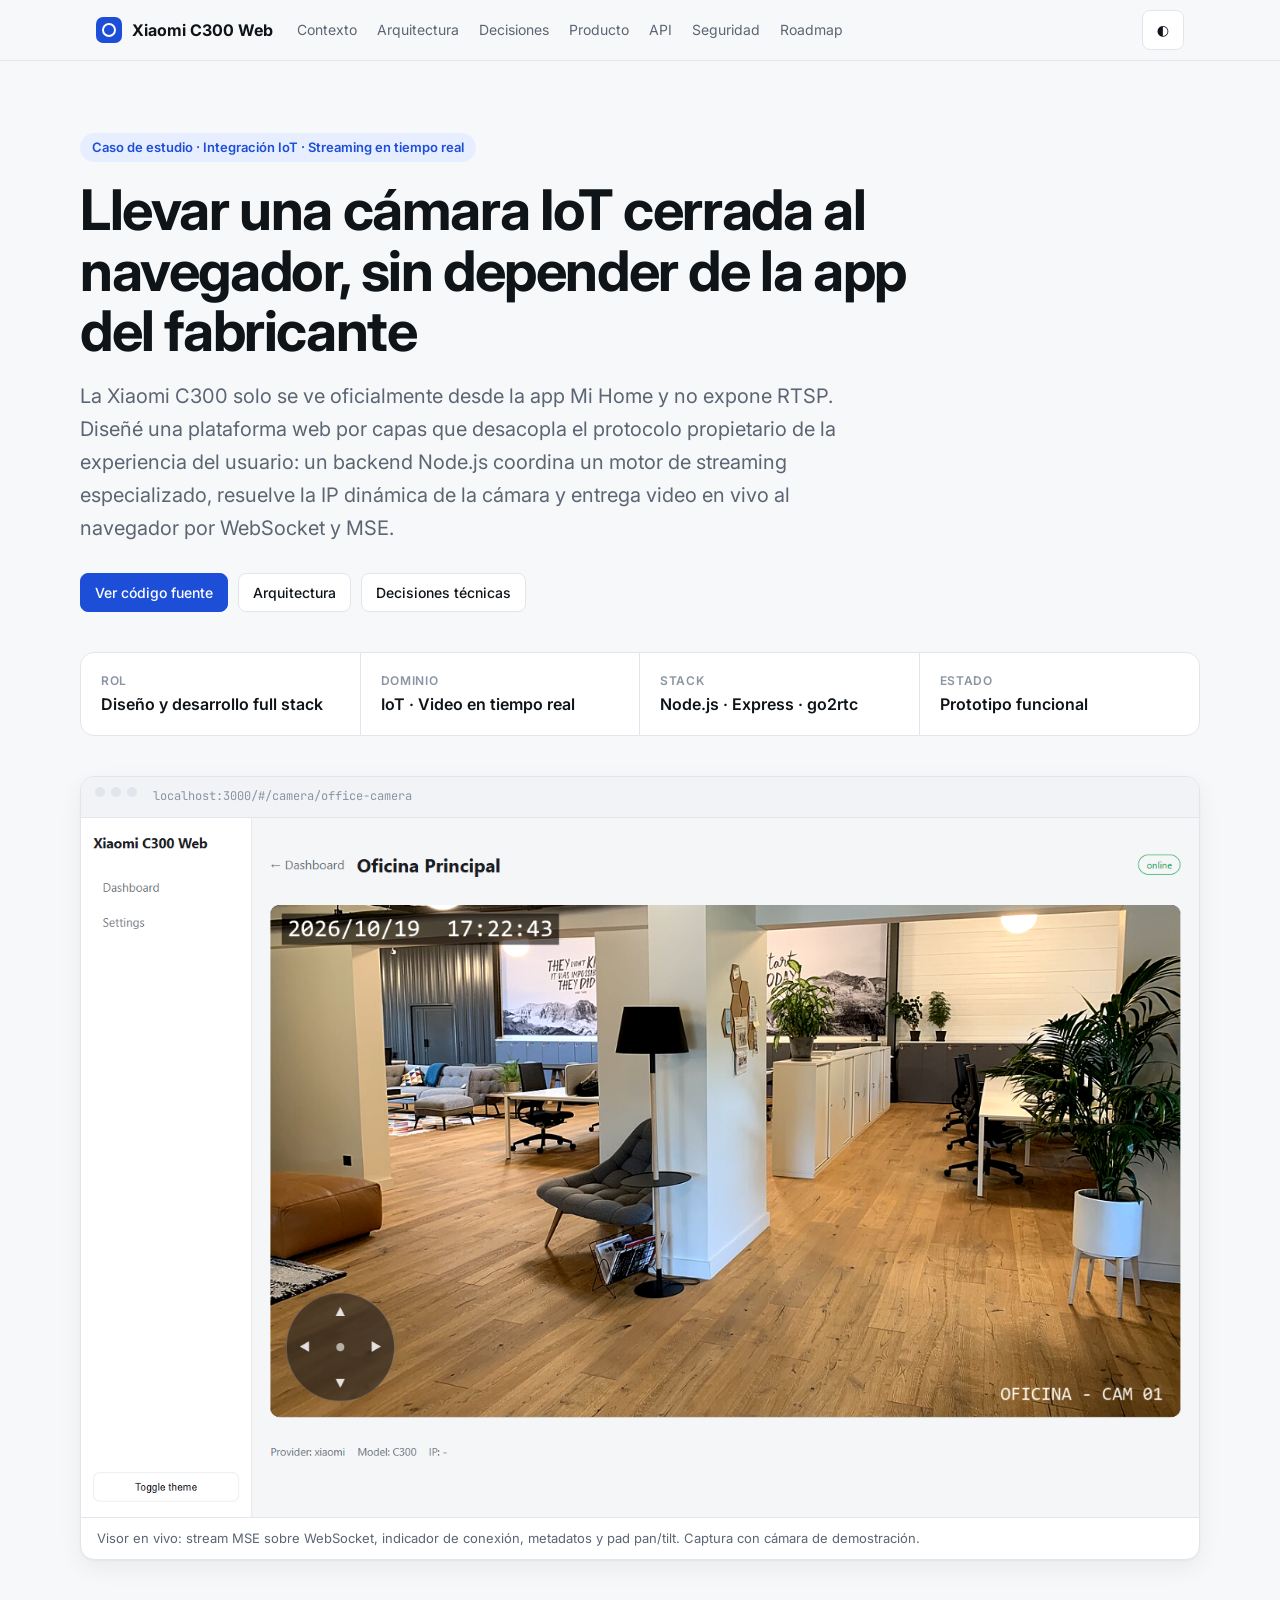
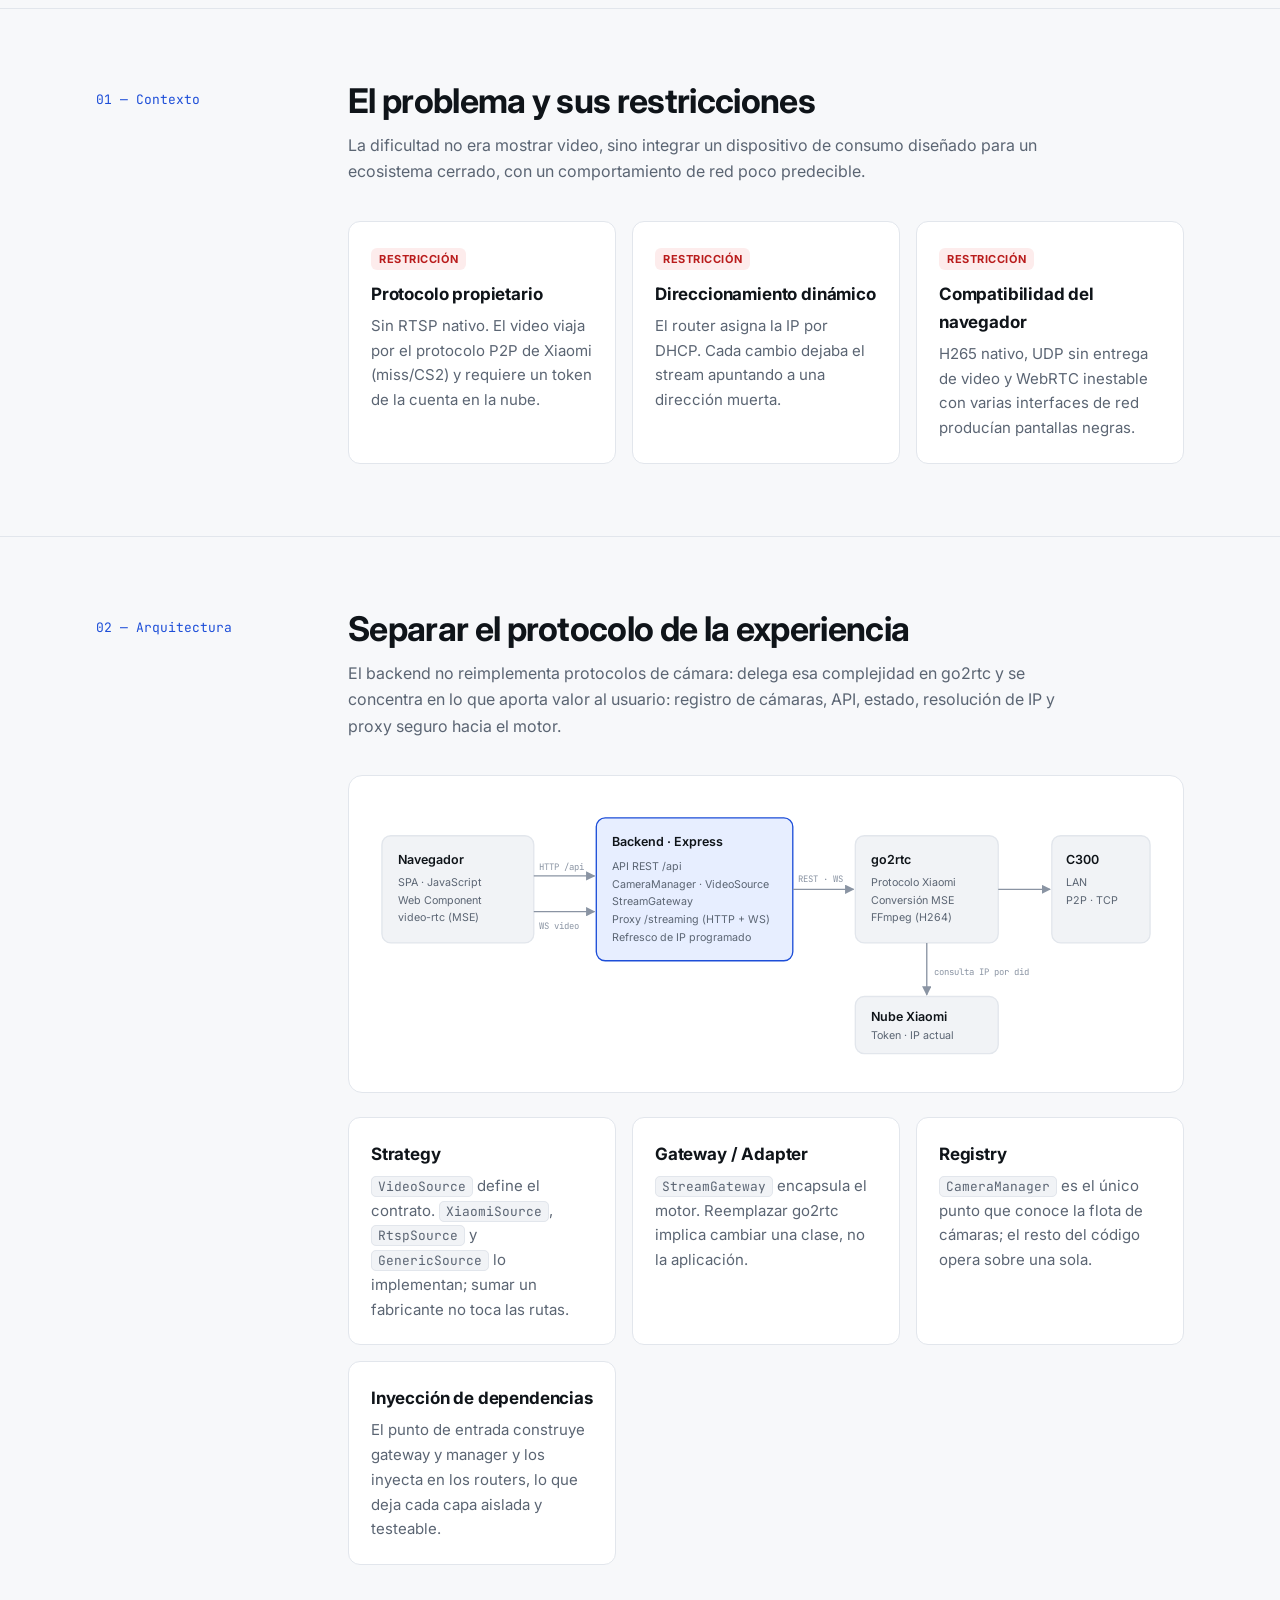
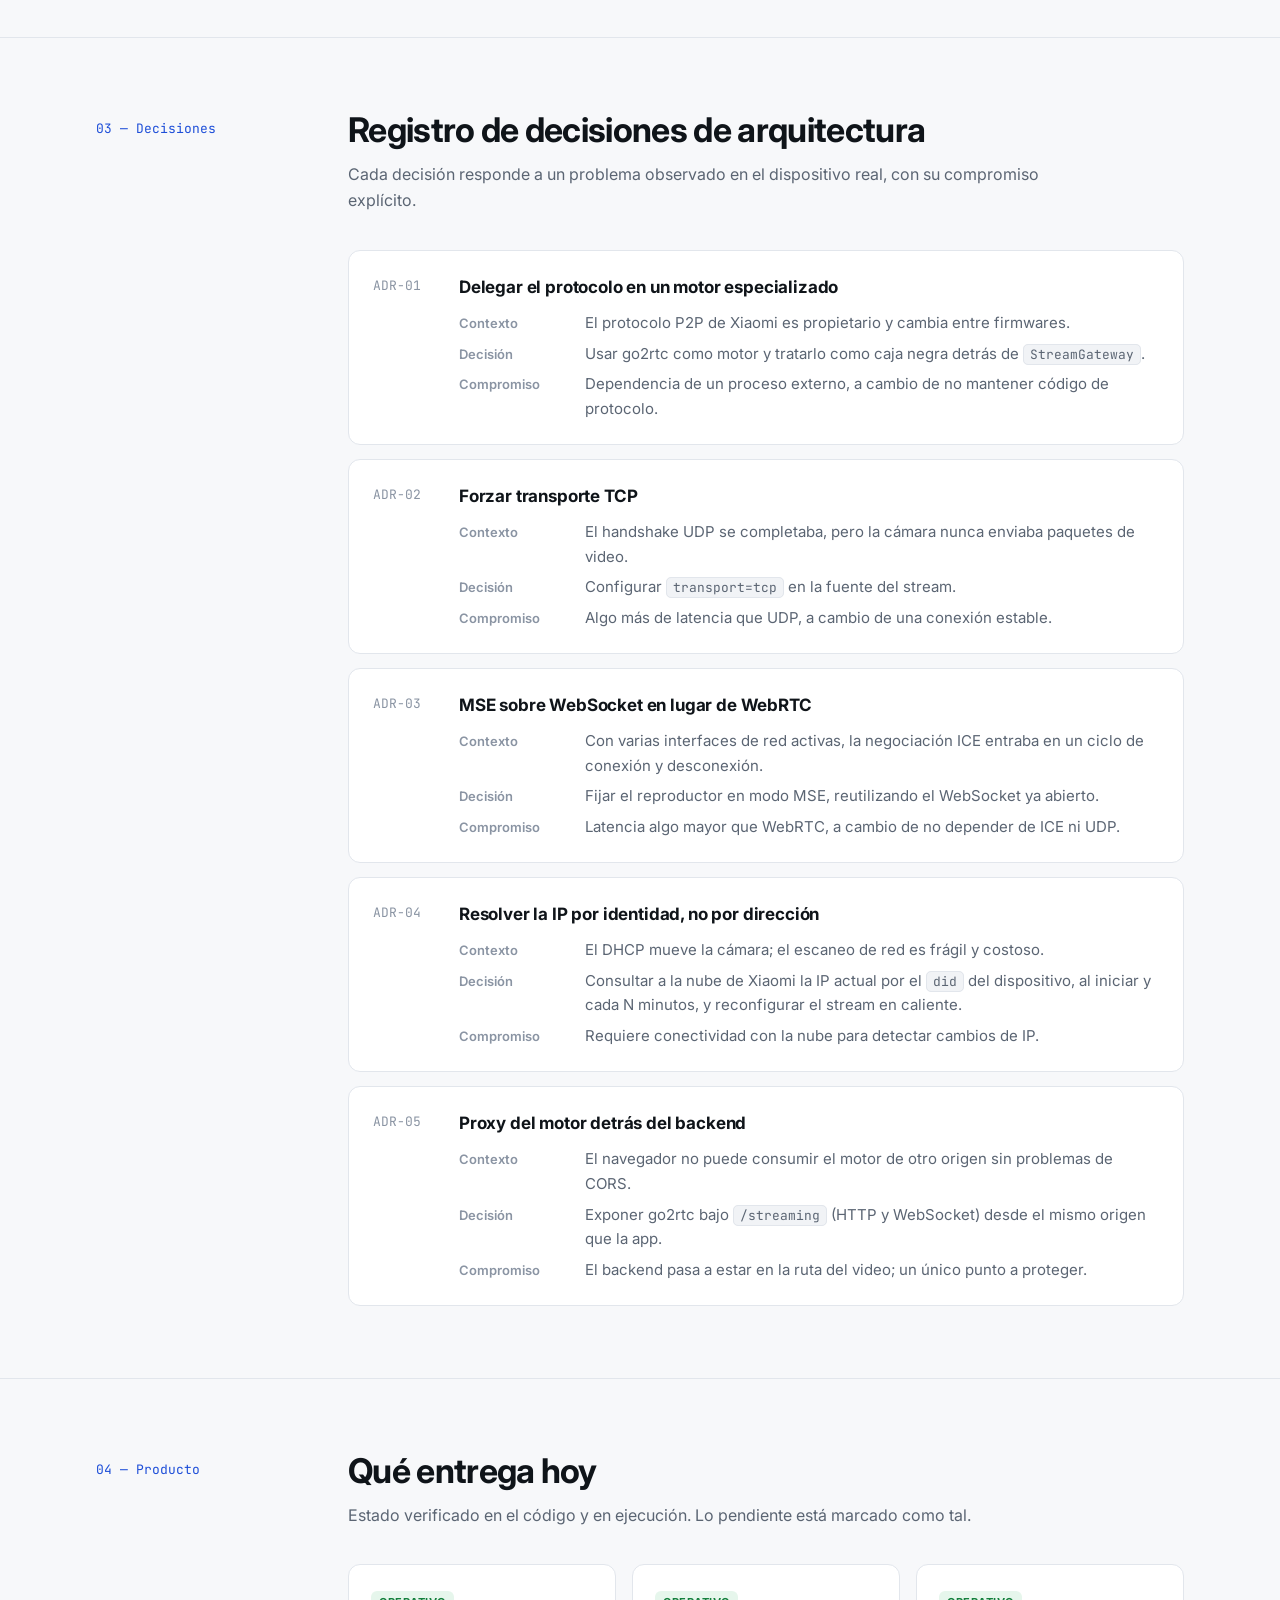
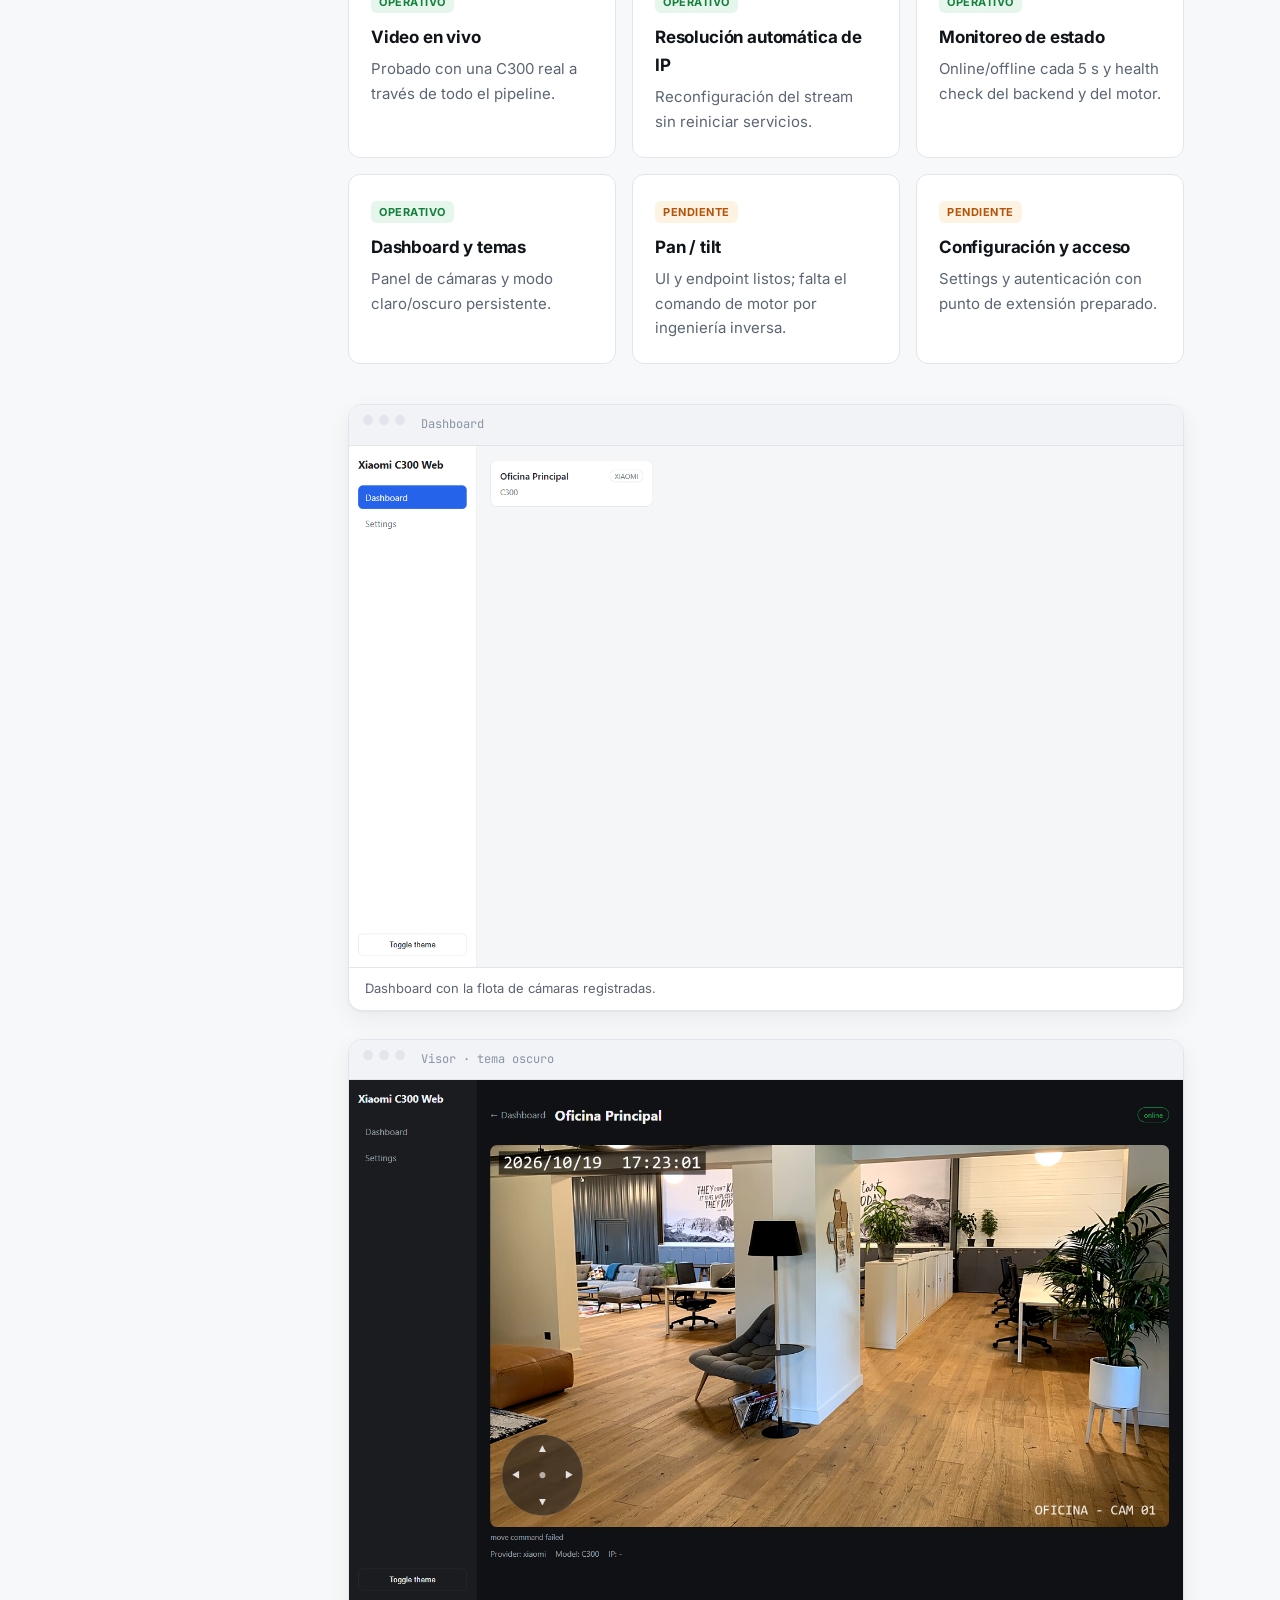
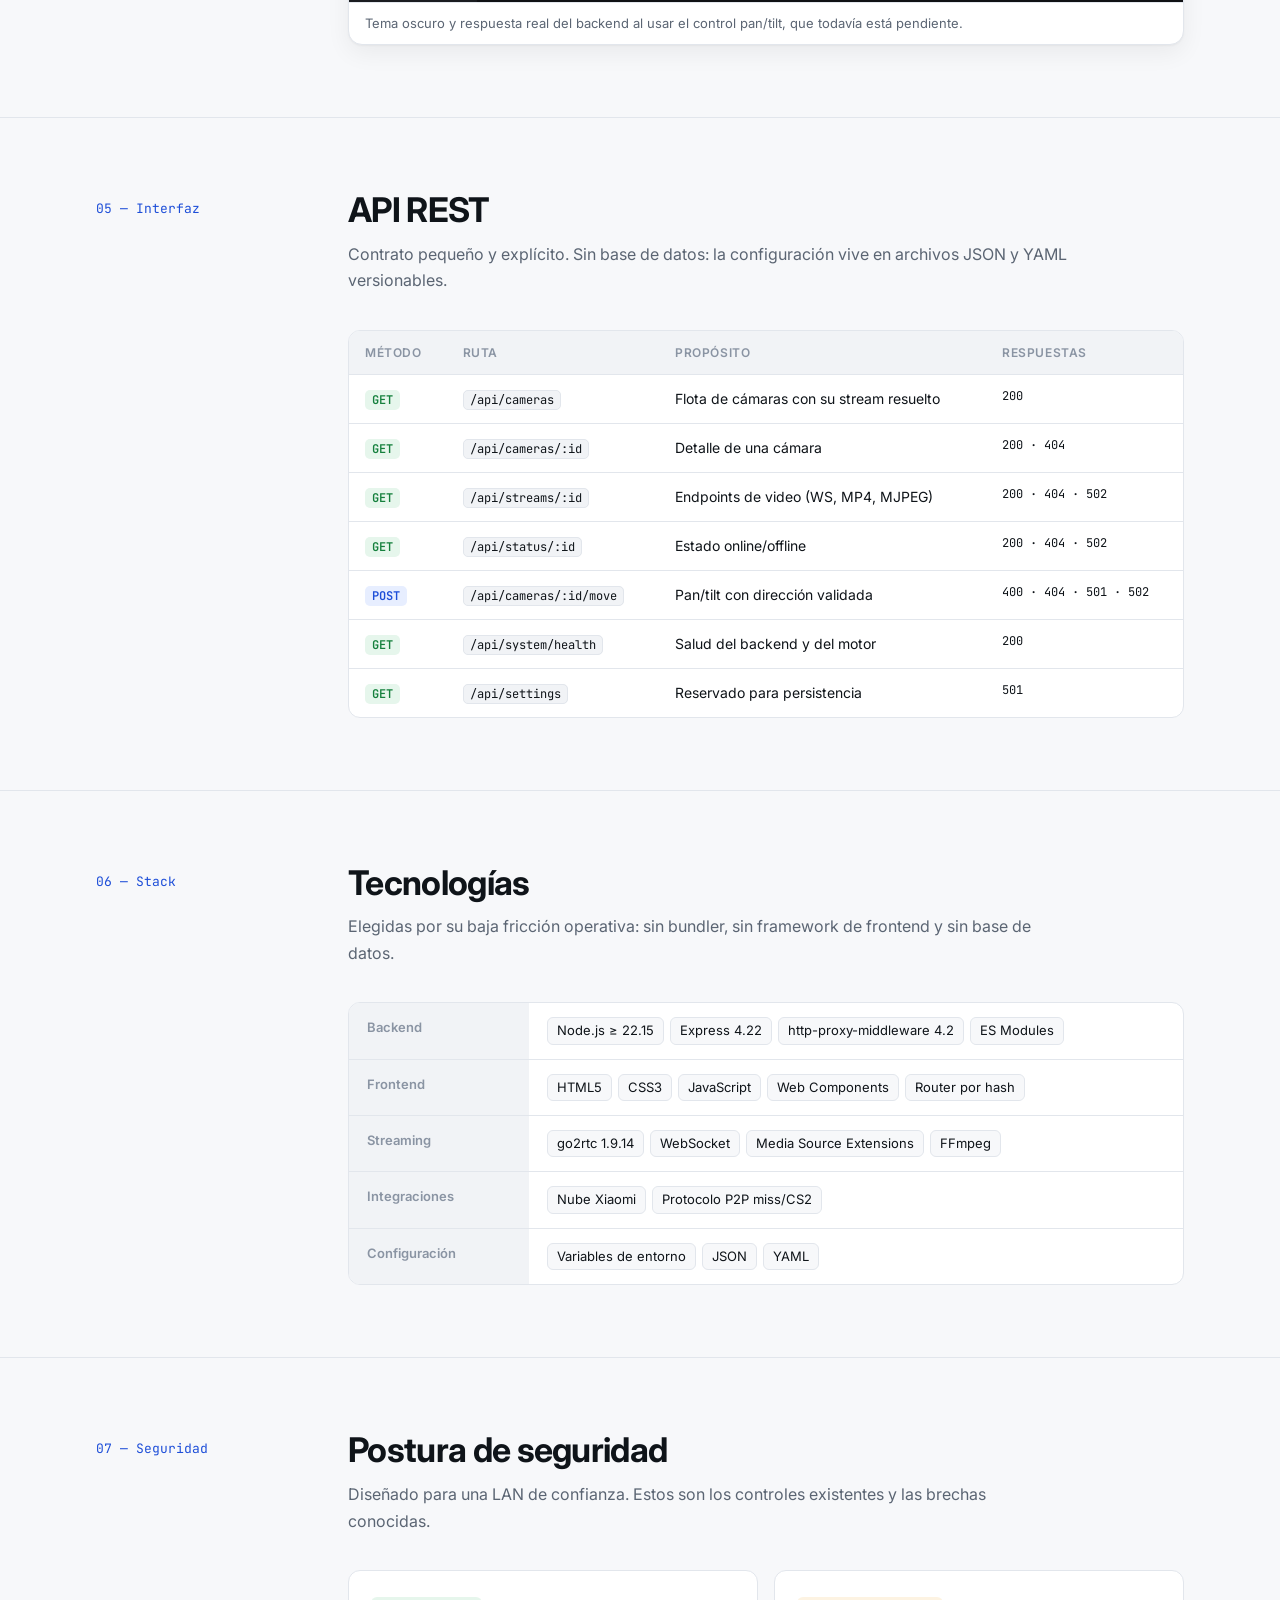
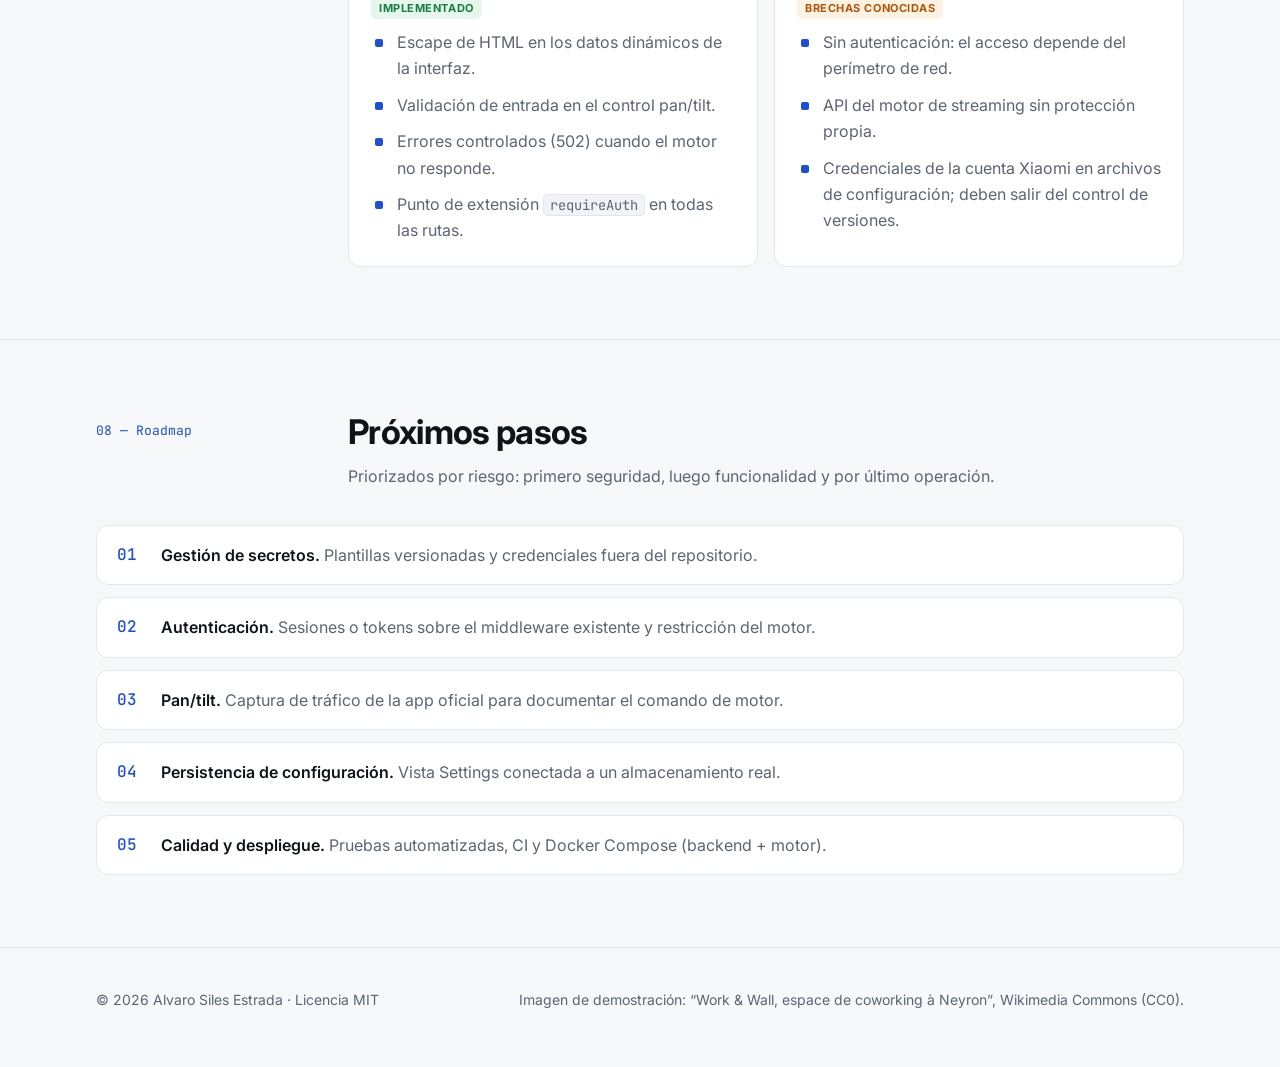
==== commit 92dde798: "Update index.html" ====
--- a/index.html
+++ b/index.html
@@ -120,7 +120,7 @@
     .diagram .box.hl { fill: var(--accent-soft); stroke: var(--accent); }
     .diagram .t { fill: var(--text); font: 600 14px Inter, sans-serif; }
     .diagram .s { fill: var(--muted); font: 12px Inter, sans-serif; }
-    .diagram .m { fill: var(--faint); font: 11px "JetBrains Mono", monospace; }
+    .diagram .m { fill: var(--faint); font: 10px "JetBrains Mono", monospace; }
     .diagram .ln { stroke: var(--faint); stroke-width: 1.5; fill: none; }
     .diagram .arrowhead { fill: var(--faint); }
 
@@ -277,11 +277,11 @@
               <text class="s" x="558" y="268">Token · IP actual</text>
 
               <path class="ln" d="M180 85 H248" marker-end="url(#ah)"/>
-              <text class="m" x="190" y="78">HTTP /api</text>
+              <text class="m" x="186" y="78">HTTP /api</text>
               <path class="ln" d="M180 125 H248" marker-end="url(#ah)"/>
-              <text class="m" x="190" y="145">WS video</text>
+              <text class="m" x="186" y="145">WS video</text>
               <path class="ln" d="M470 100 H538" marker-end="url(#ah)"/>
-              <text class="m" x="478" y="92">REST · WS</text>
+              <text class="m" x="476" y="92">REST · WS</text>
               <path class="ln" d="M700 100 H758" marker-end="url(#ah)"/>
               <path class="ln" d="M620 160 V218" marker-end="url(#ah)"/>
               <text class="m" x="628" y="196">consulta IP por did</text>
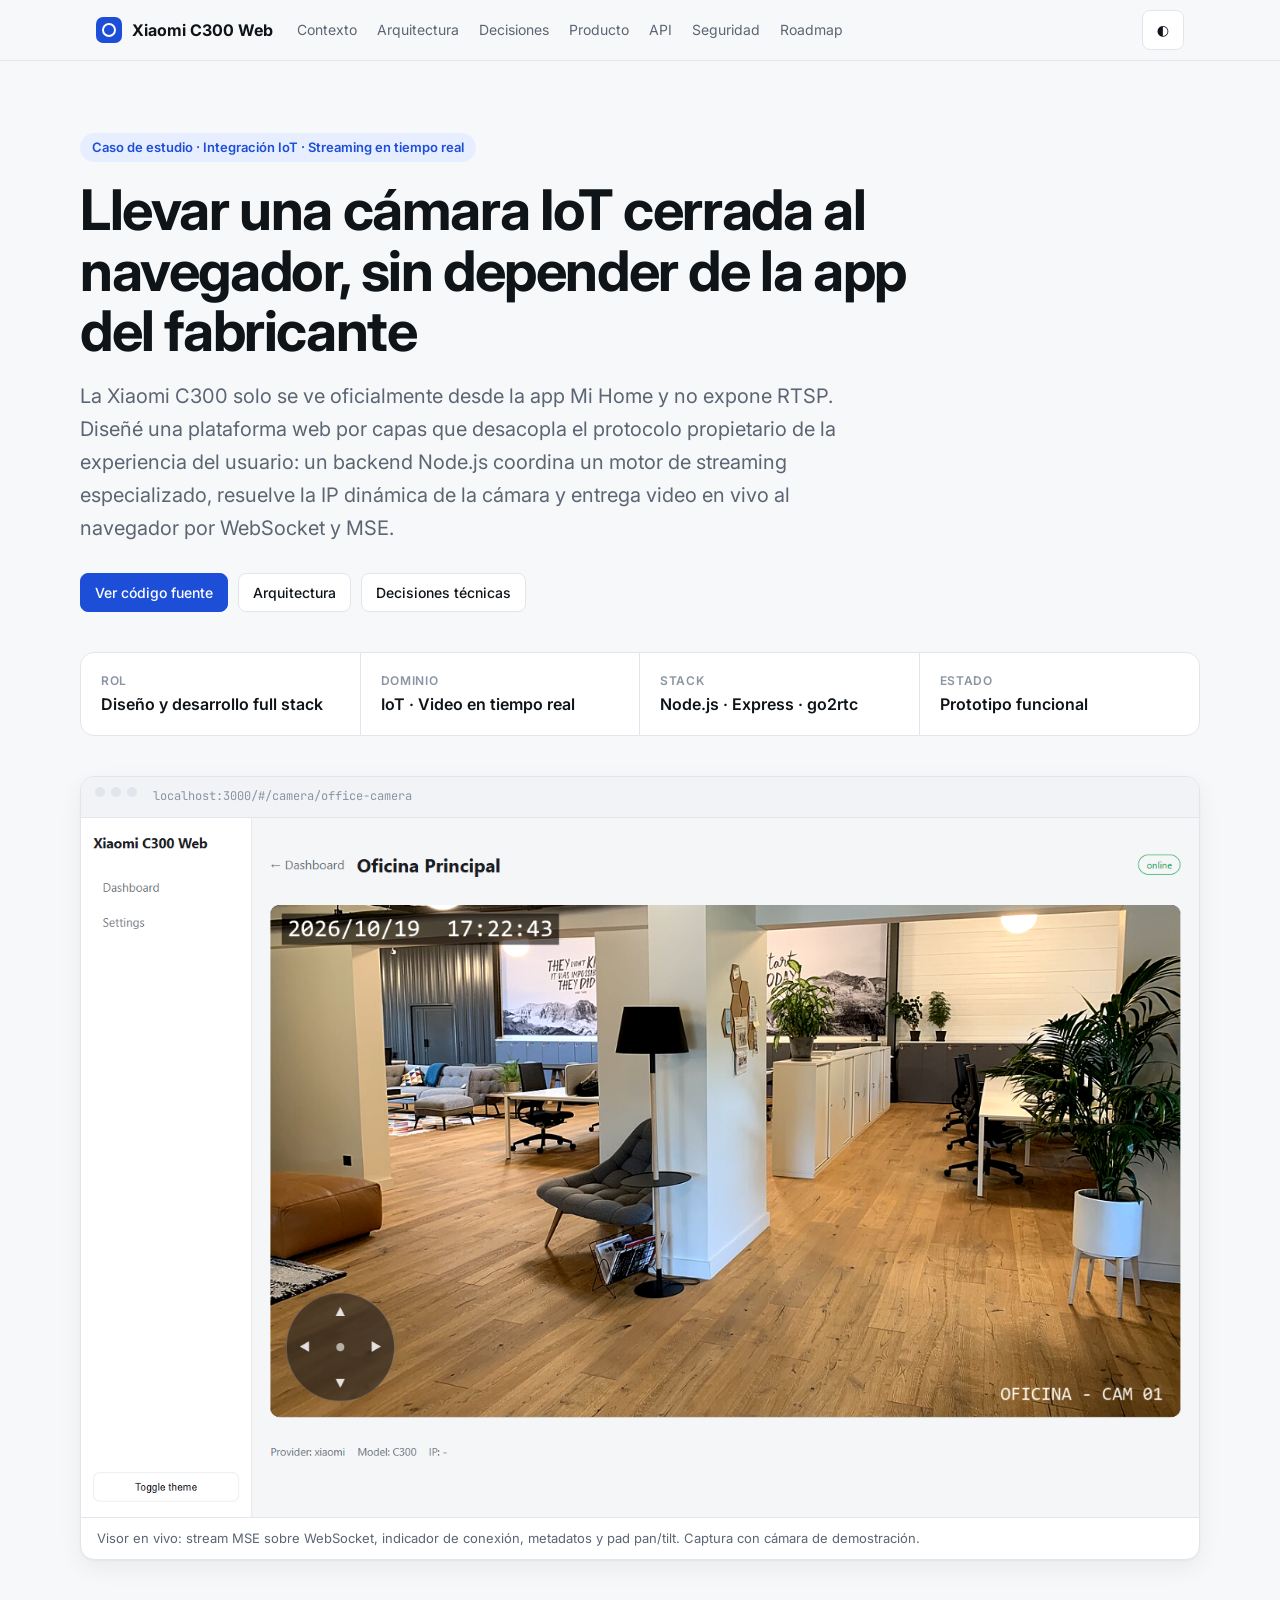
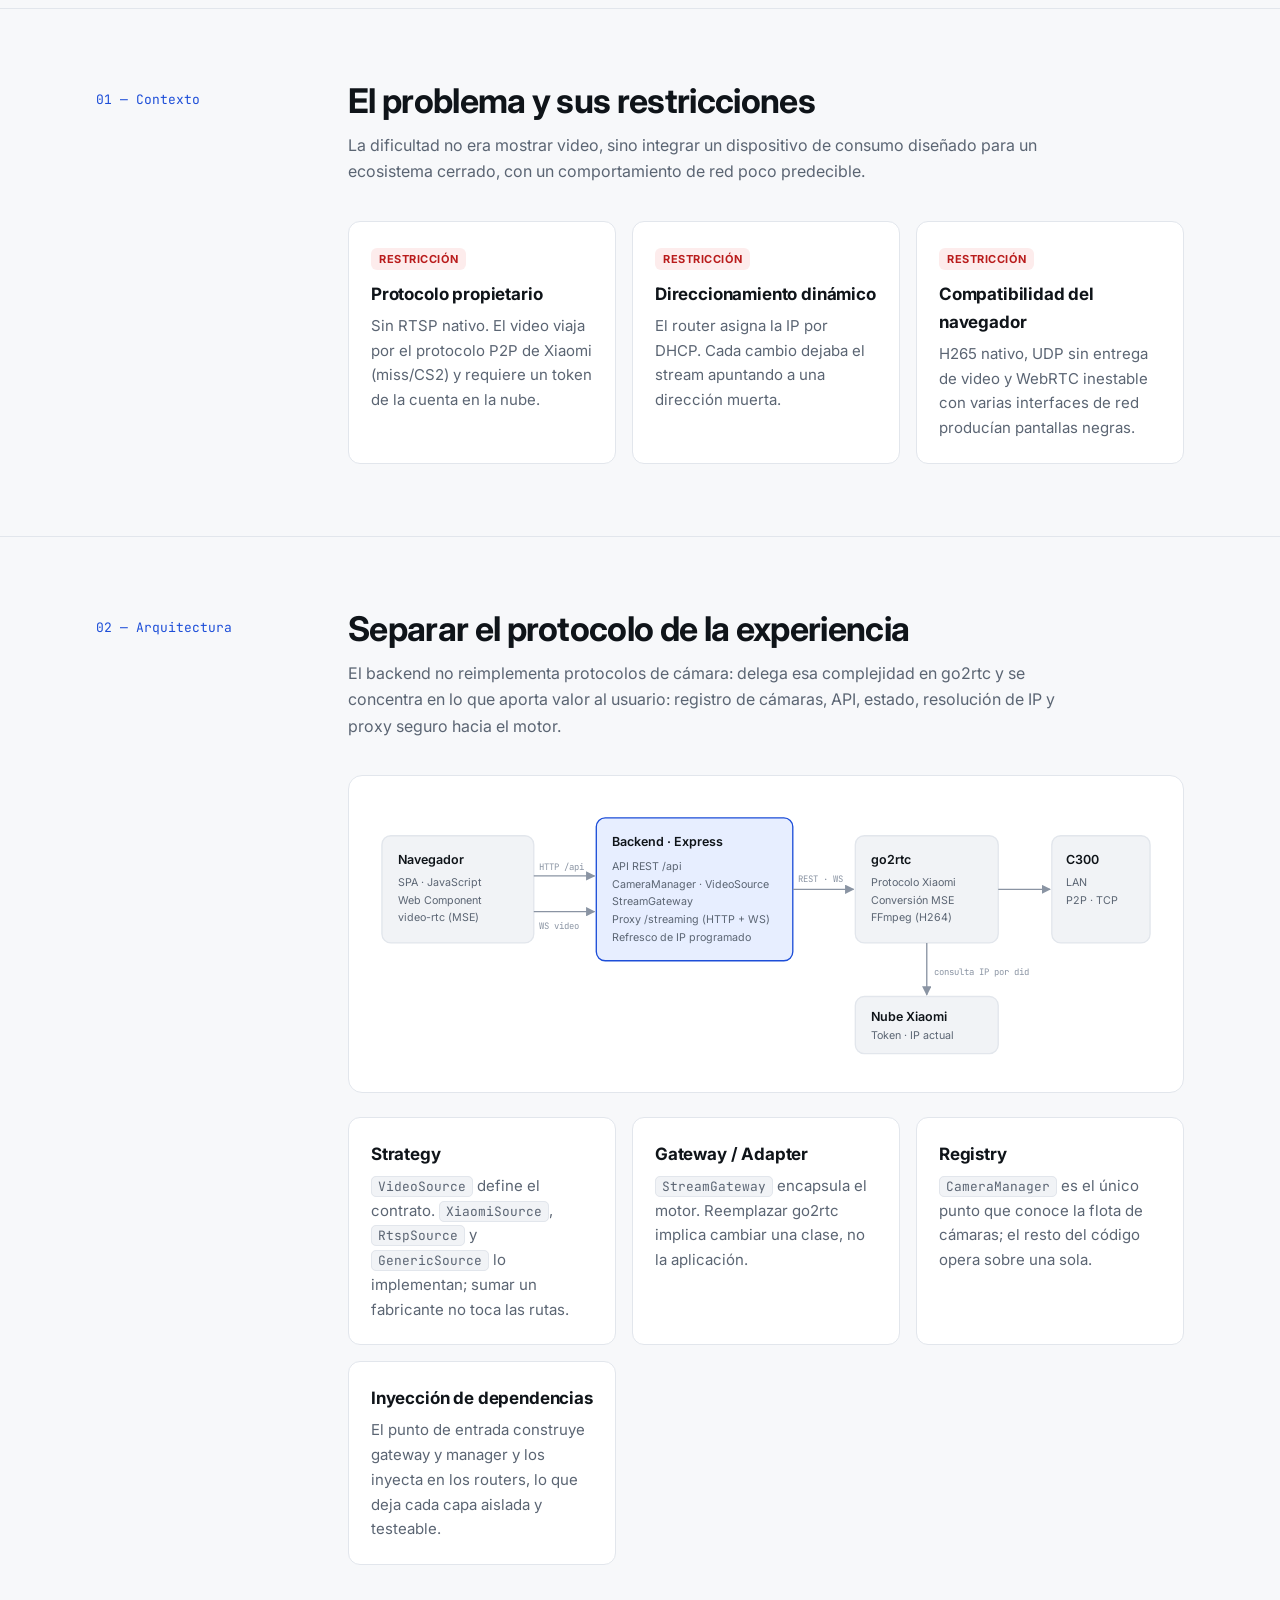
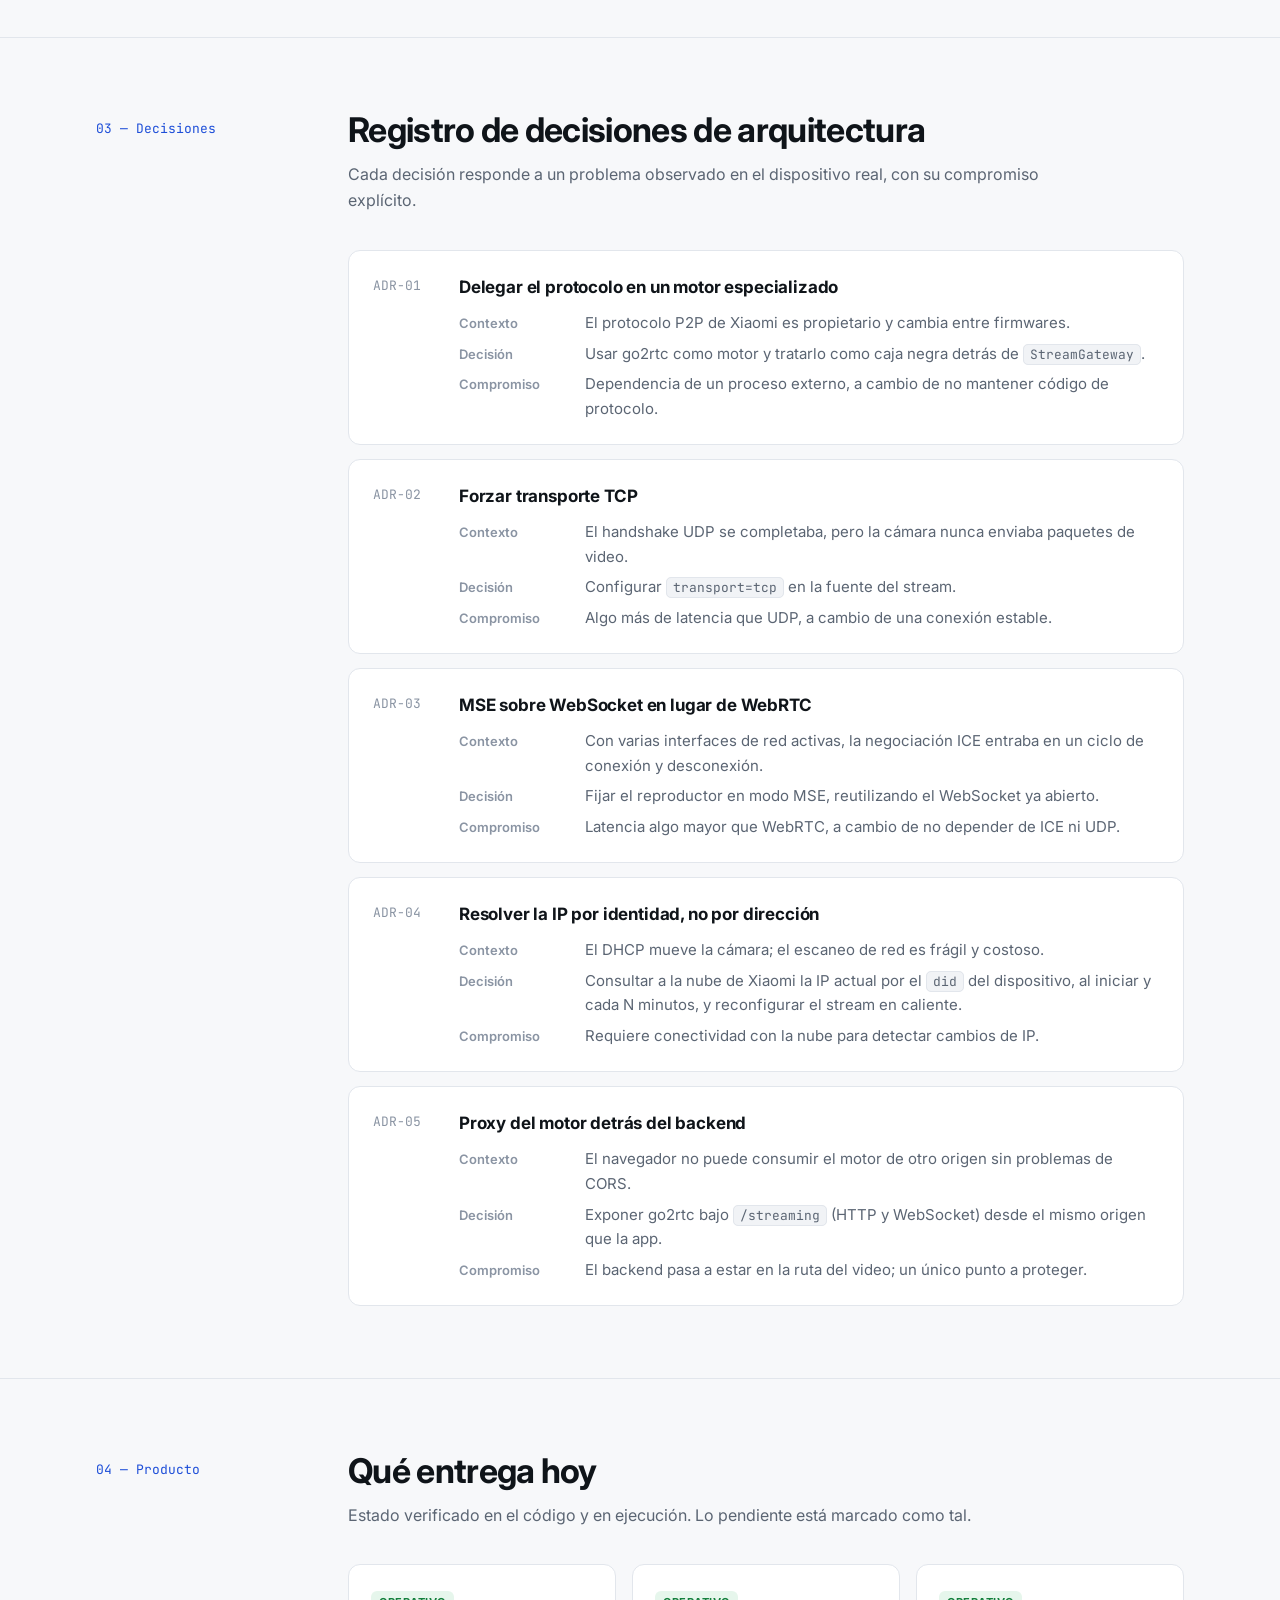
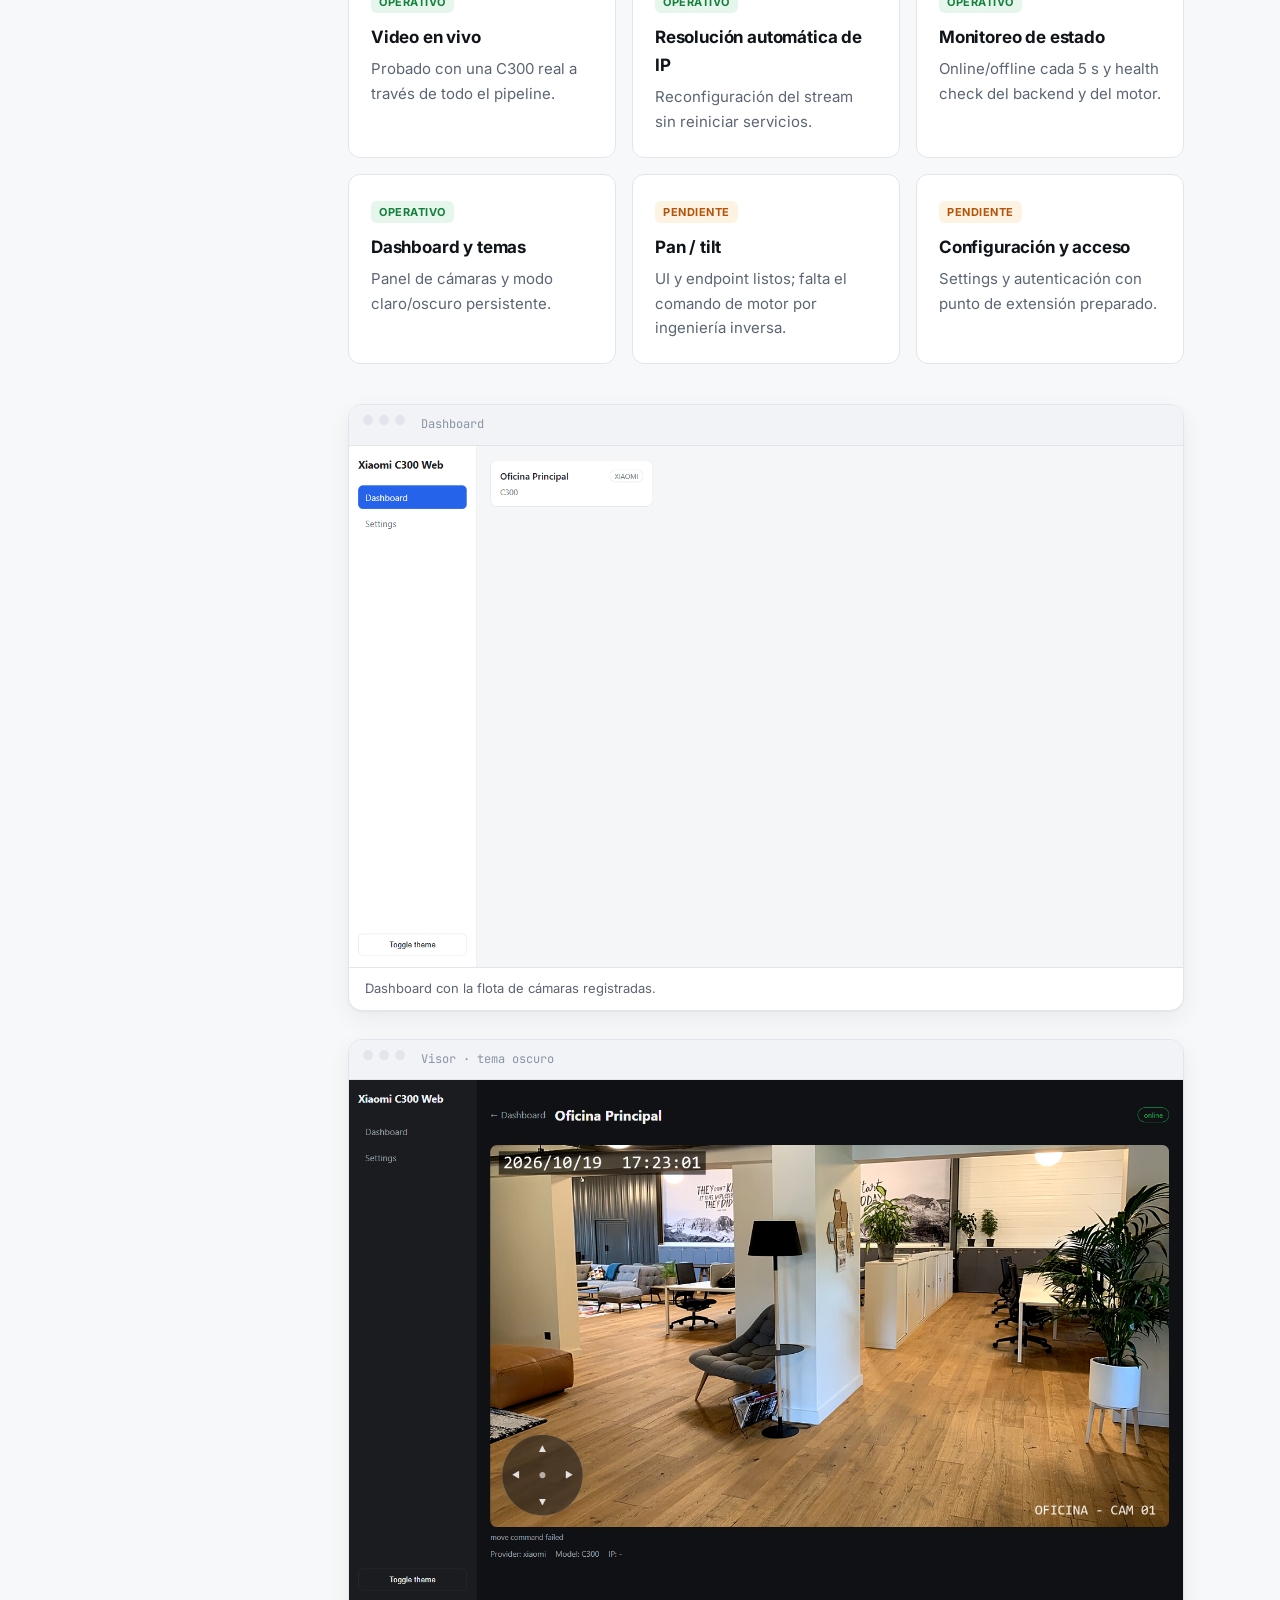
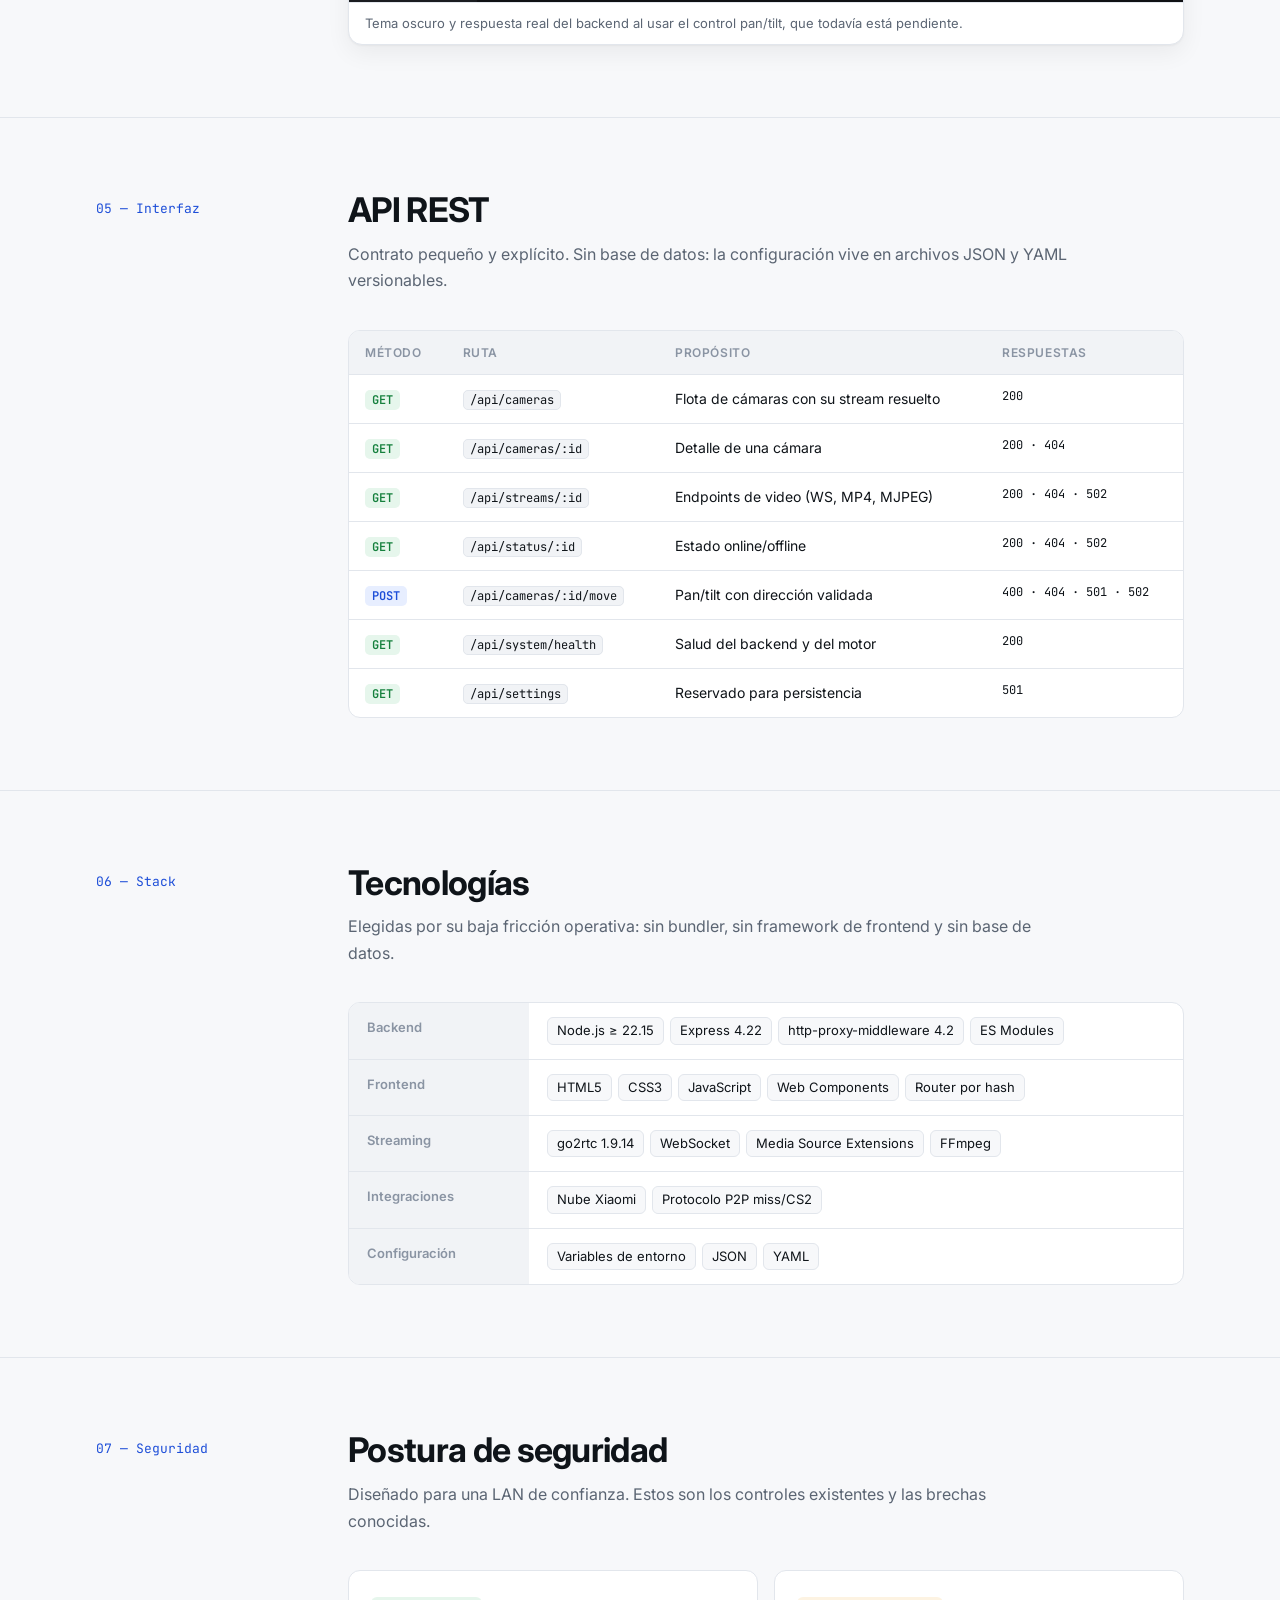
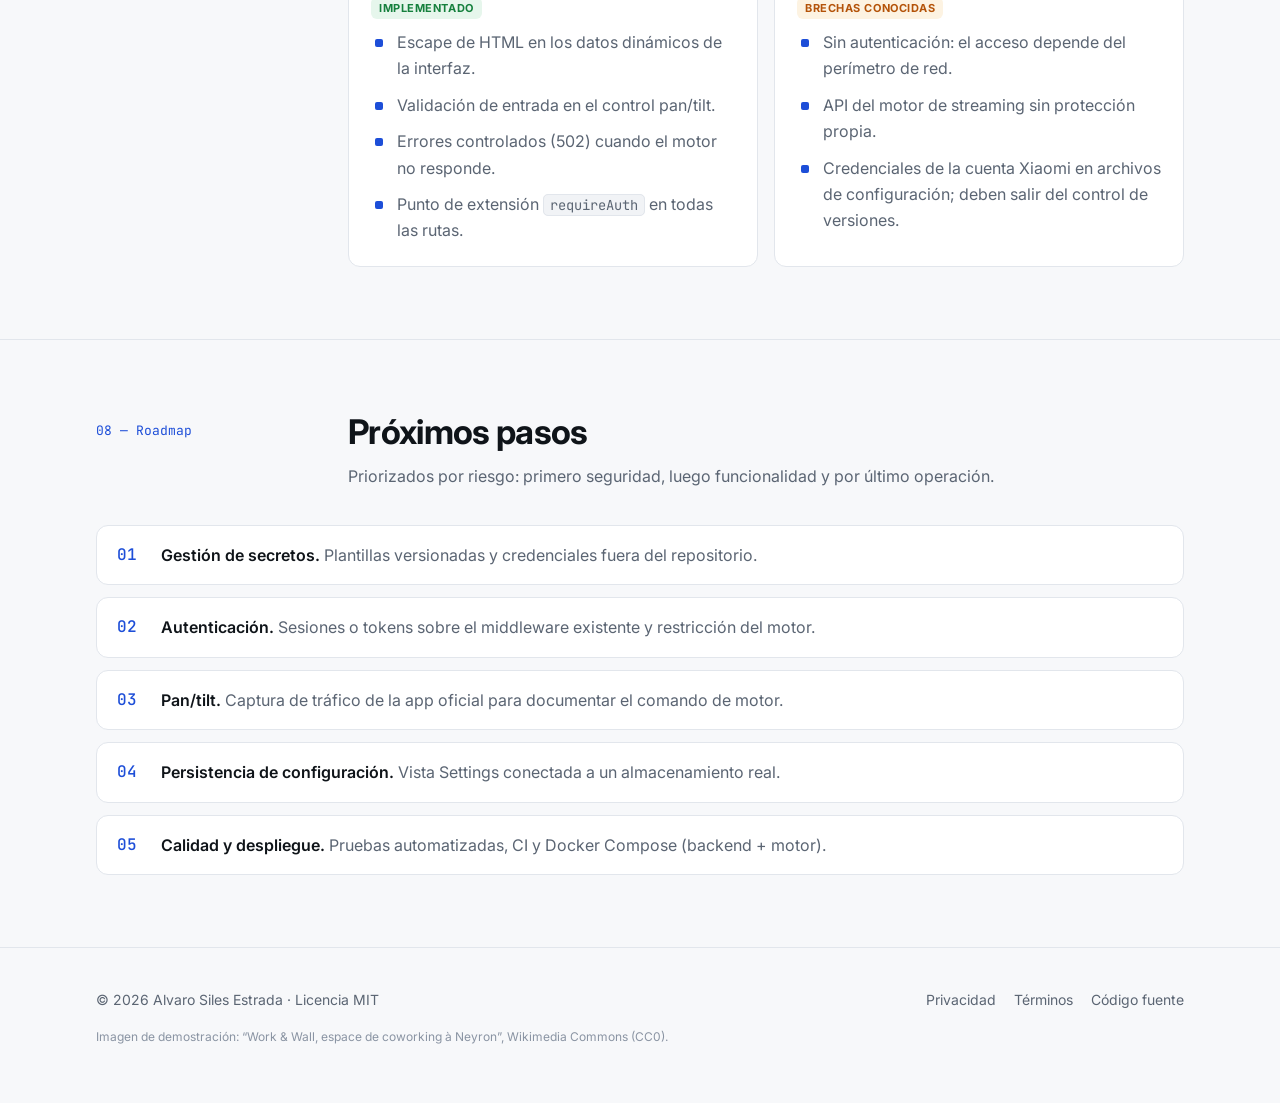
==== commit bab4e899: "update" ====
--- a/index.html
+++ b/index.html
@@ -8,7 +8,11 @@
   <meta name="author" content="Alvaro Siles Estrada">
   <meta property="og:title" content="Xiaomi C300 Web · Caso de estudio">
   <meta property="og:description" content="Integración de una cámara IoT cerrada con el navegador: arquitectura, decisiones técnicas y compromisos.">
-  <meta property="og:image" content="assets/img/02-funcionalidad-principal.png">
+  <meta property="og:type" content="website">
+  <meta property="og:url" content="https://alvarosiles.github.io/Xiaomi-C300-Web/">
+  <meta property="og:image" content="https://alvarosiles.github.io/Xiaomi-C300-Web/assets/img/02-funcionalidad-principal.png">
+  <meta name="twitter:card" content="summary_large_image">
+  <link rel="canonical" href="https://alvarosiles.github.io/Xiaomi-C300-Web/">
   <link rel="icon" href="data:image/svg+xml,%3Csvg xmlns='http://www.w3.org/2000/svg' viewBox='0 0 32 32'%3E%3Crect width='32' height='32' rx='7' fill='%232563eb'/%3E%3Ccircle cx='16' cy='16' r='7' fill='none' stroke='white' stroke-width='3'/%3E%3Ccircle cx='16' cy='16' r='2.5' fill='white'/%3E%3C/svg%3E">
   <link rel="preconnect" href="https://fonts.googleapis.com">
   <link rel="preconnect" href="https://fonts.gstatic.com" crossorigin>
@@ -157,6 +161,9 @@
 
     footer { border-top: 1px solid var(--border); padding: 40px 0 56px; color: var(--muted); font-size: 14px; }
     footer .wrap { display: flex; flex-wrap: wrap; justify-content: space-between; gap: 16px; }
+    footer .foot-nav { display: flex; gap: 18px; flex-wrap: wrap; }
+    footer .foot-nav a { color: var(--muted); }
+    footer .credit { flex-basis: 100%; font-size: 12px; color: var(--faint); }
 
     @media (max-width: 900px) {
       .sec-head { grid-template-columns: 1fr; gap: 6px; }
@@ -499,7 +506,12 @@
   <footer>
     <div class="wrap">
       <div>© 2026 Alvaro Siles Estrada · Licencia MIT</div>
-      <div>Imagen de demostración: “Work &amp; Wall, espace de coworking à Neyron”, Wikimedia Commons (CC0).</div>
+      <nav class="foot-nav" aria-label="Legal">
+        <a href="privacidad.html">Privacidad</a>
+        <a href="terminos.html">Términos</a>
+        <a href="https://github.com/alvarosiles/xiaomi-c300-web-source">Código fuente</a>
+      </nav>
+      <div class="credit">Imagen de demostración: “Work &amp; Wall, espace de coworking à Neyron”, Wikimedia Commons (CC0).</div>
     </div>
   </footer>
 
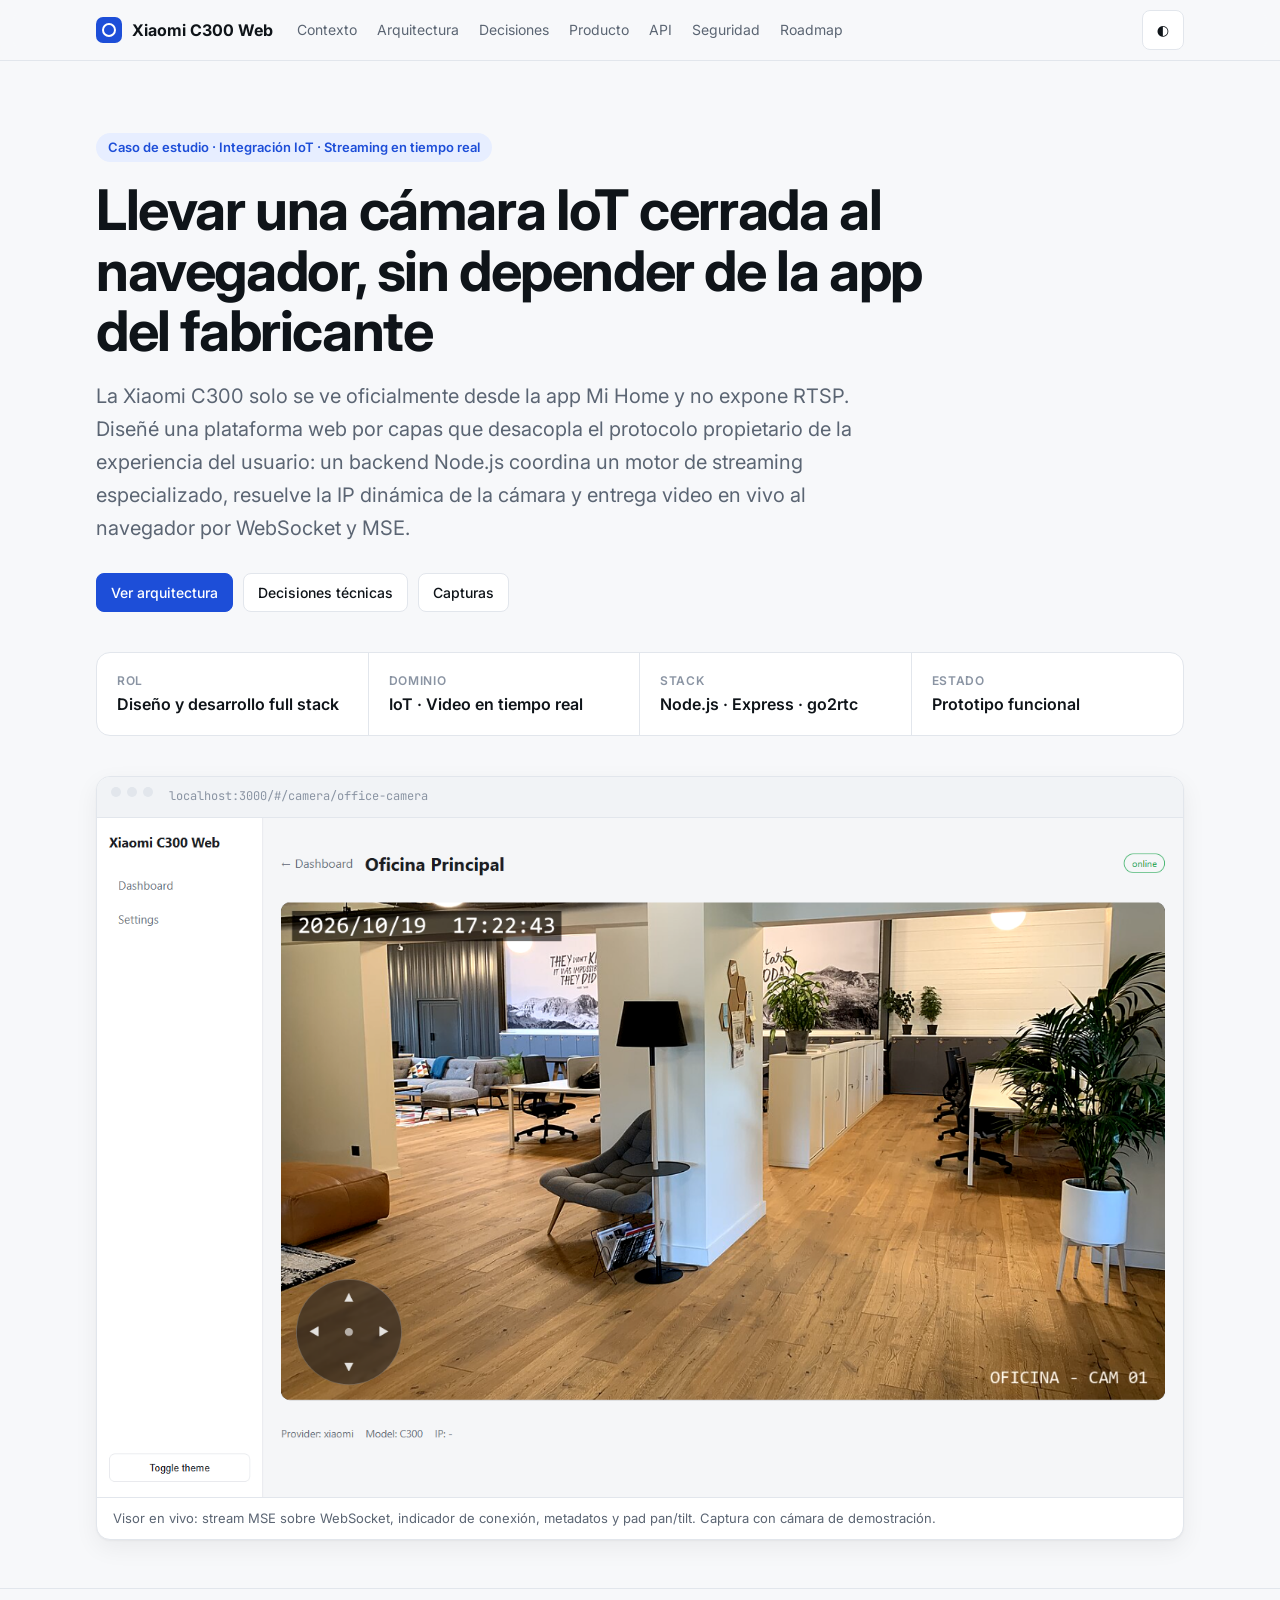
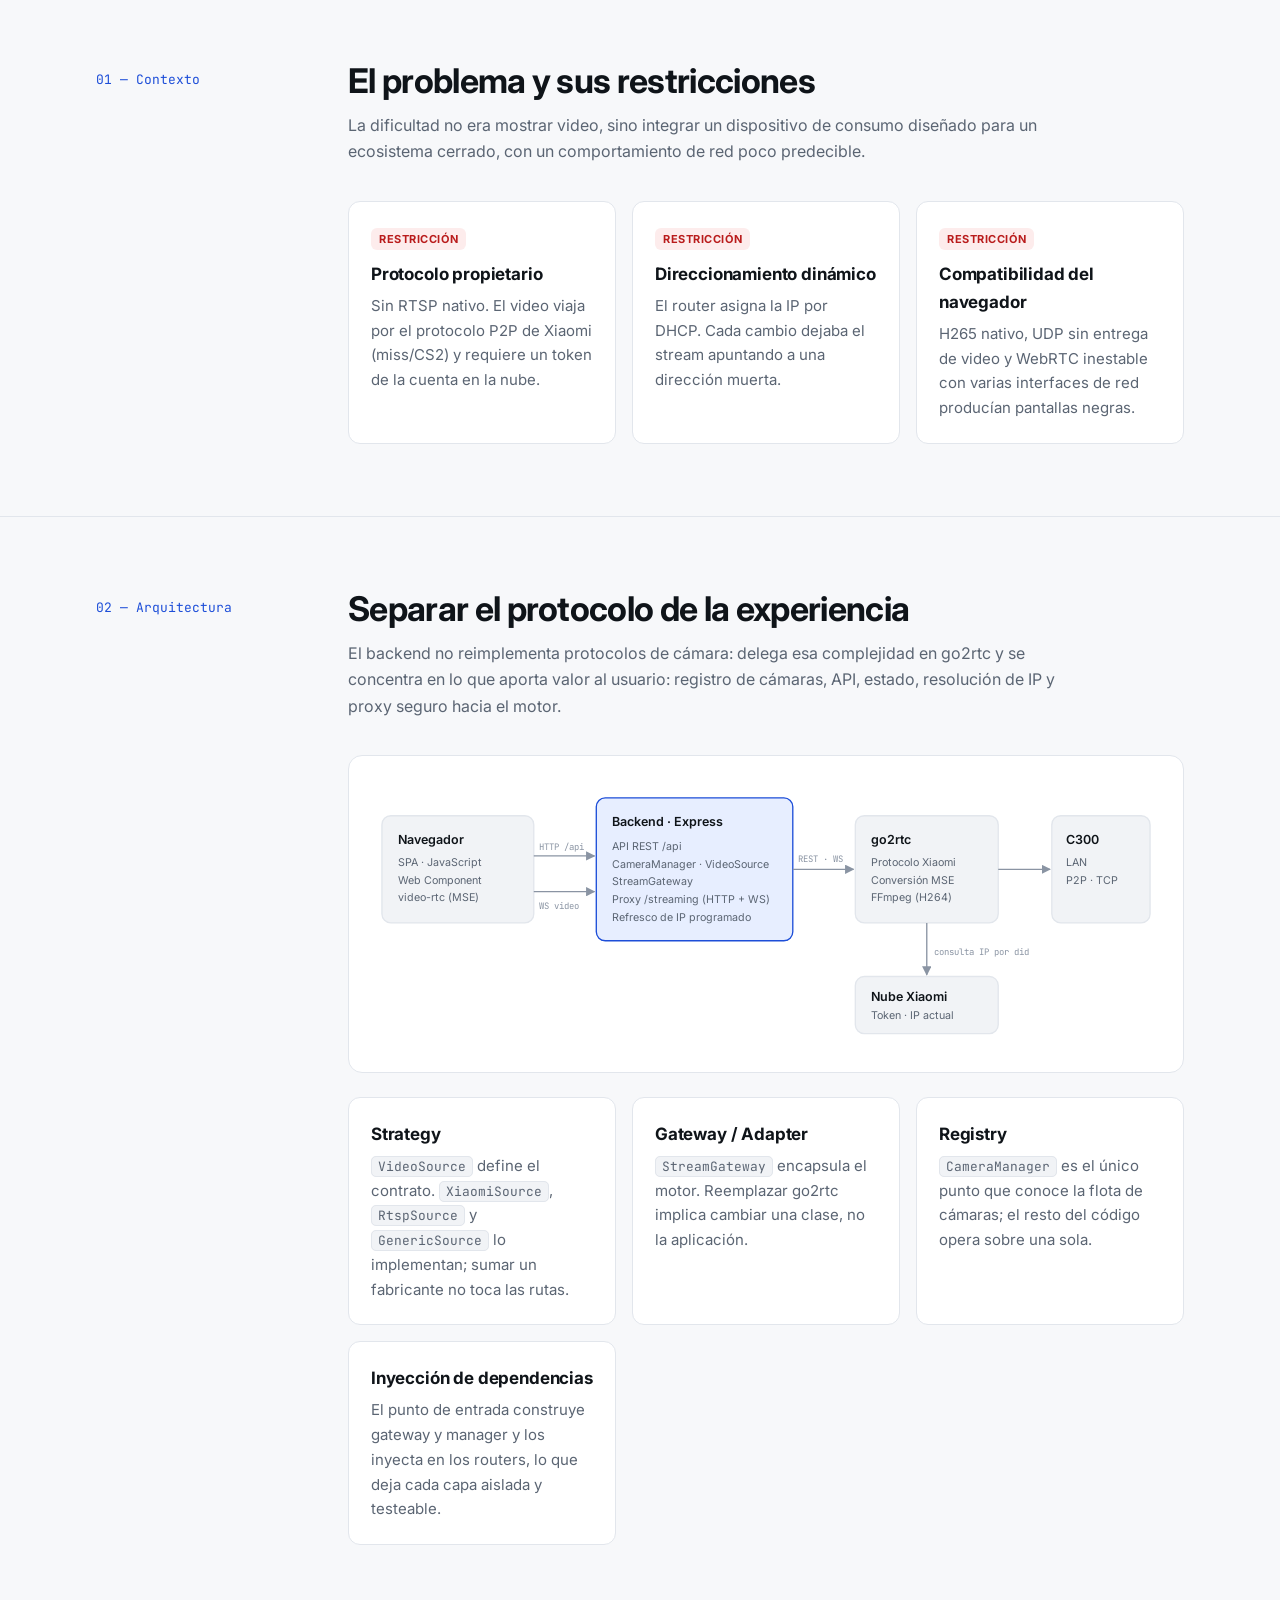
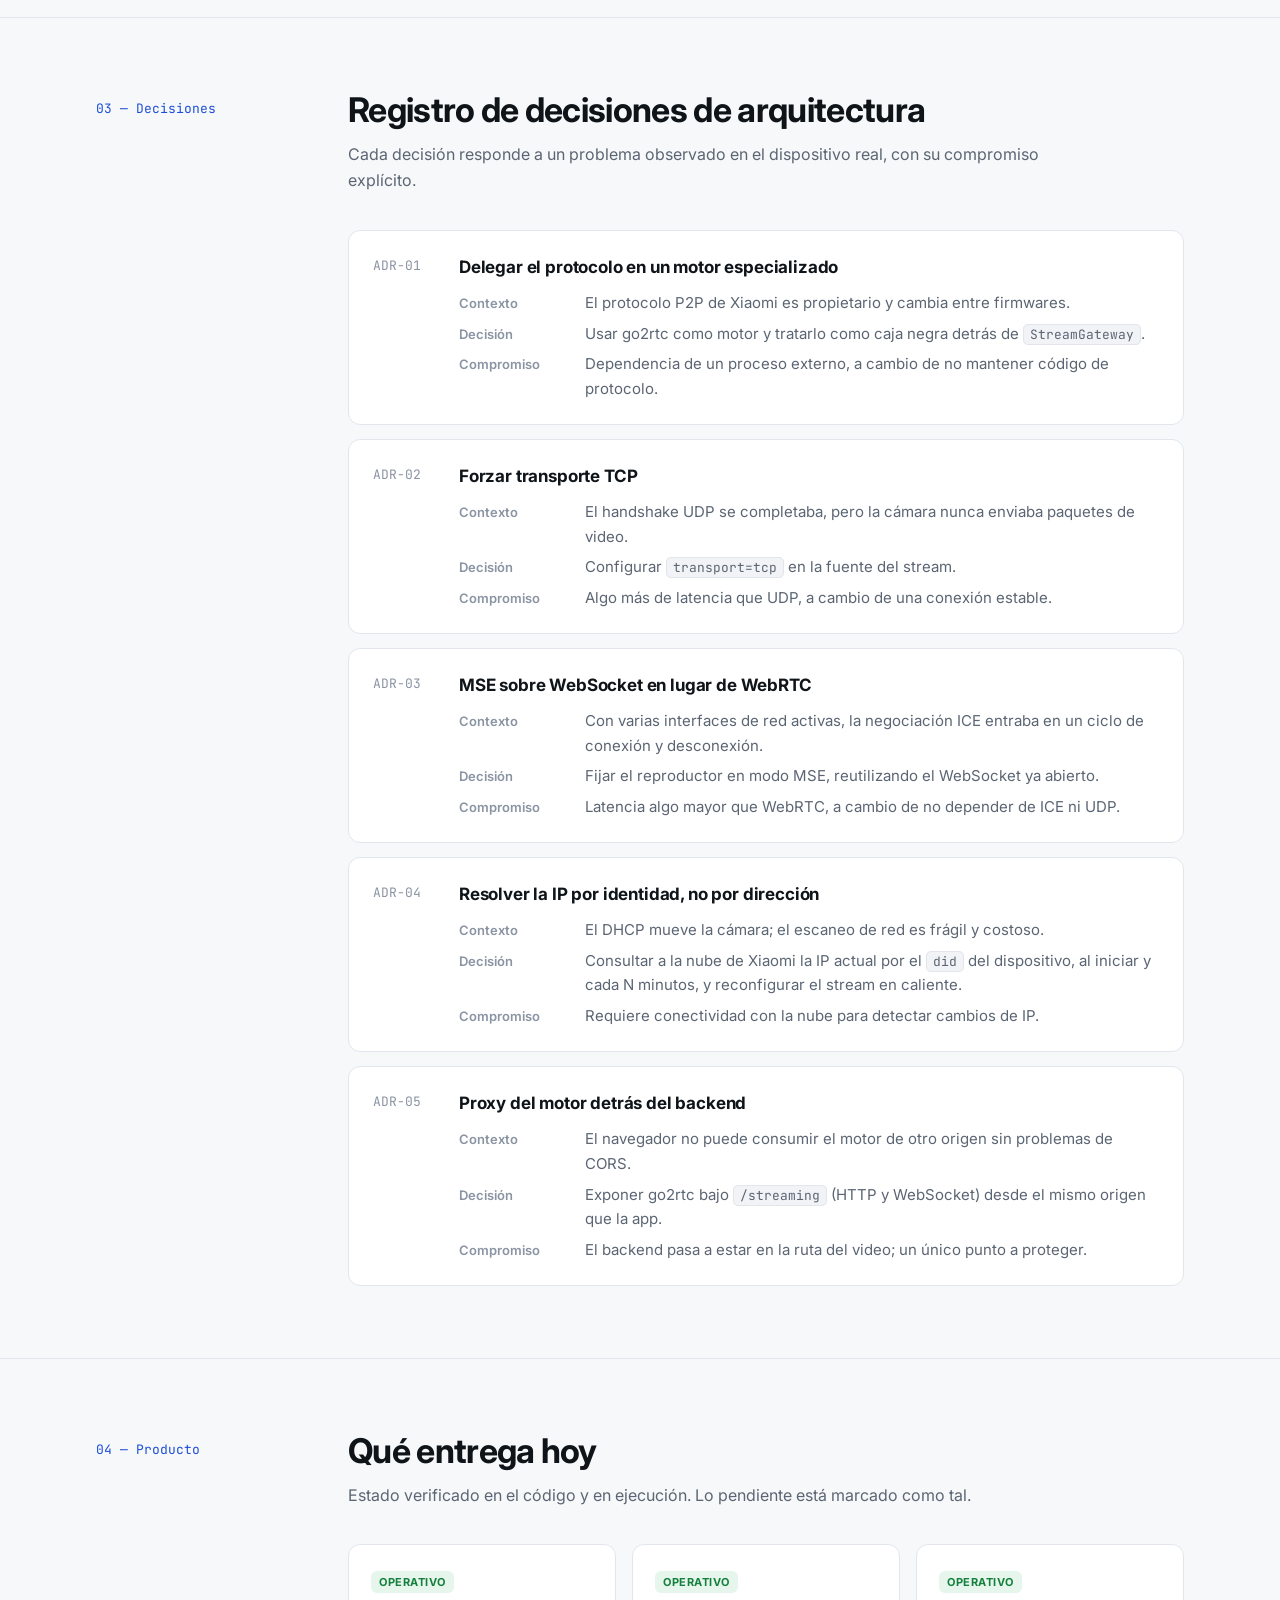
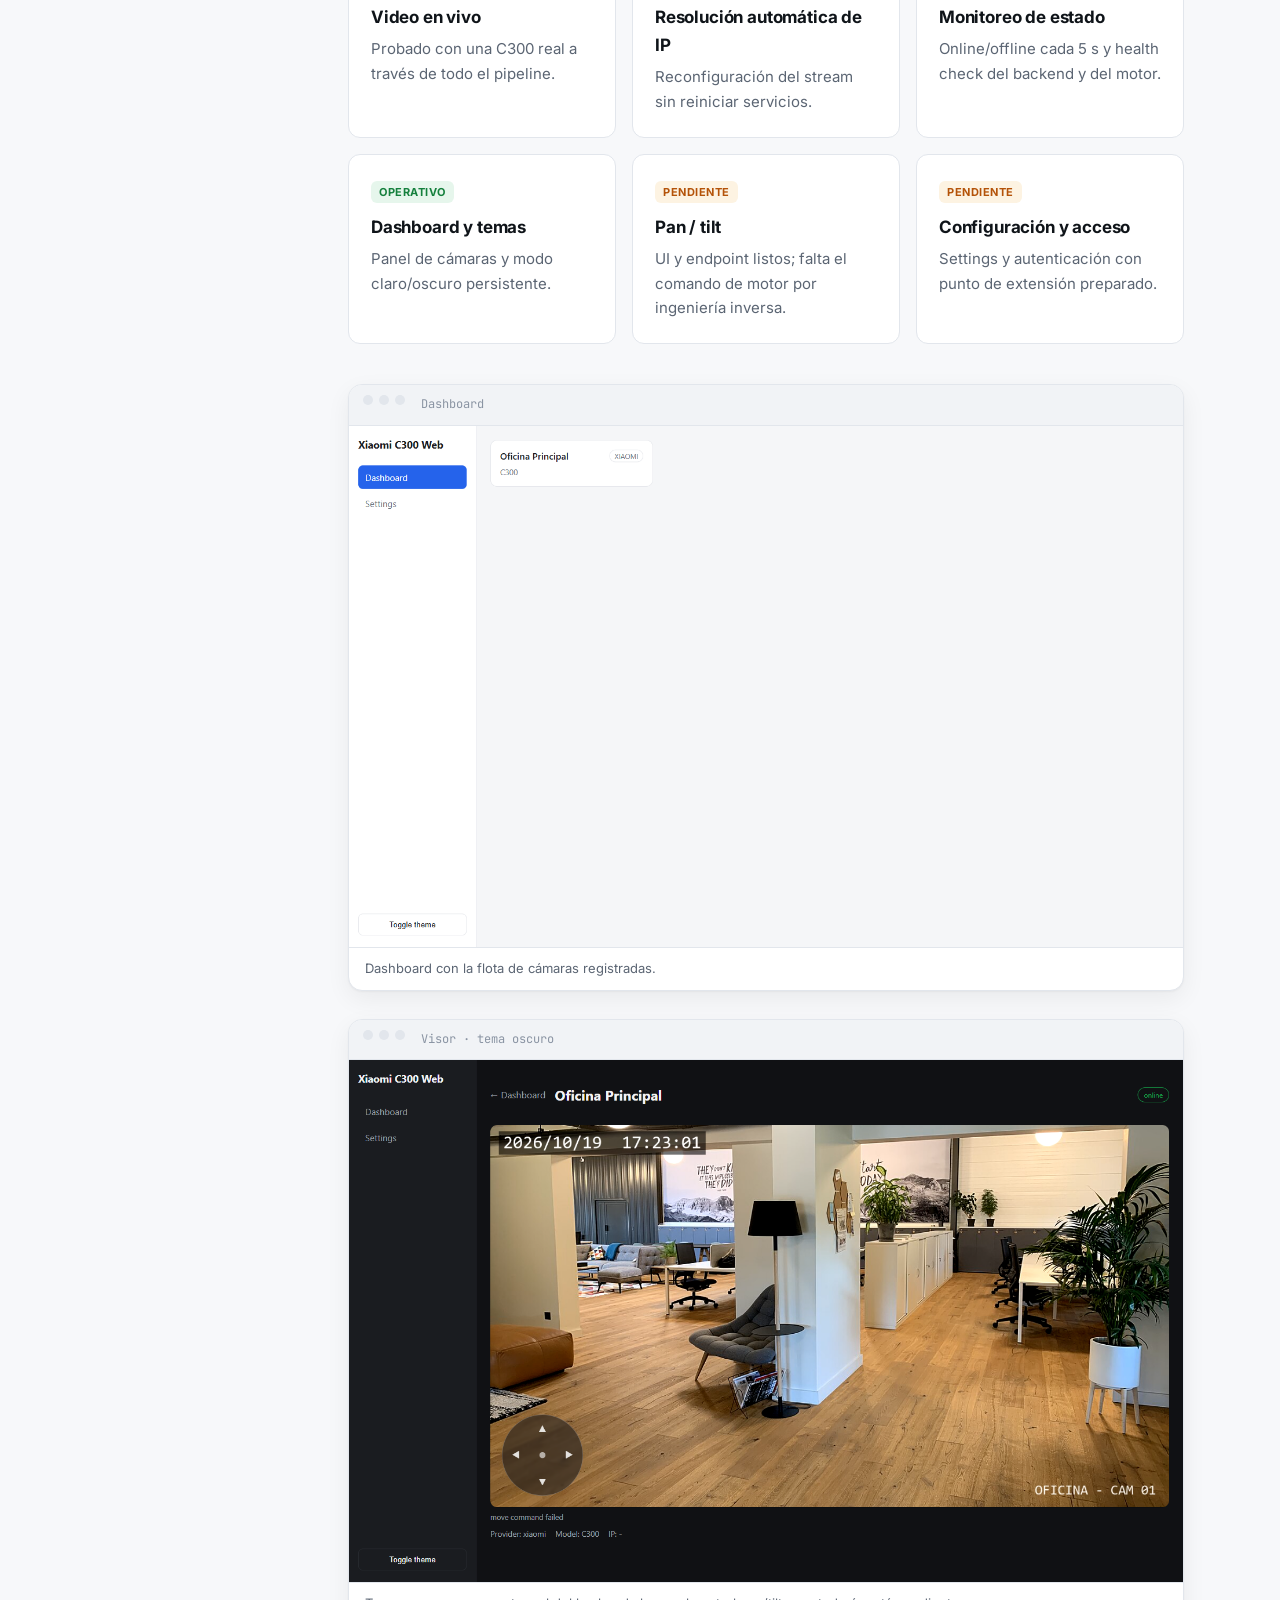
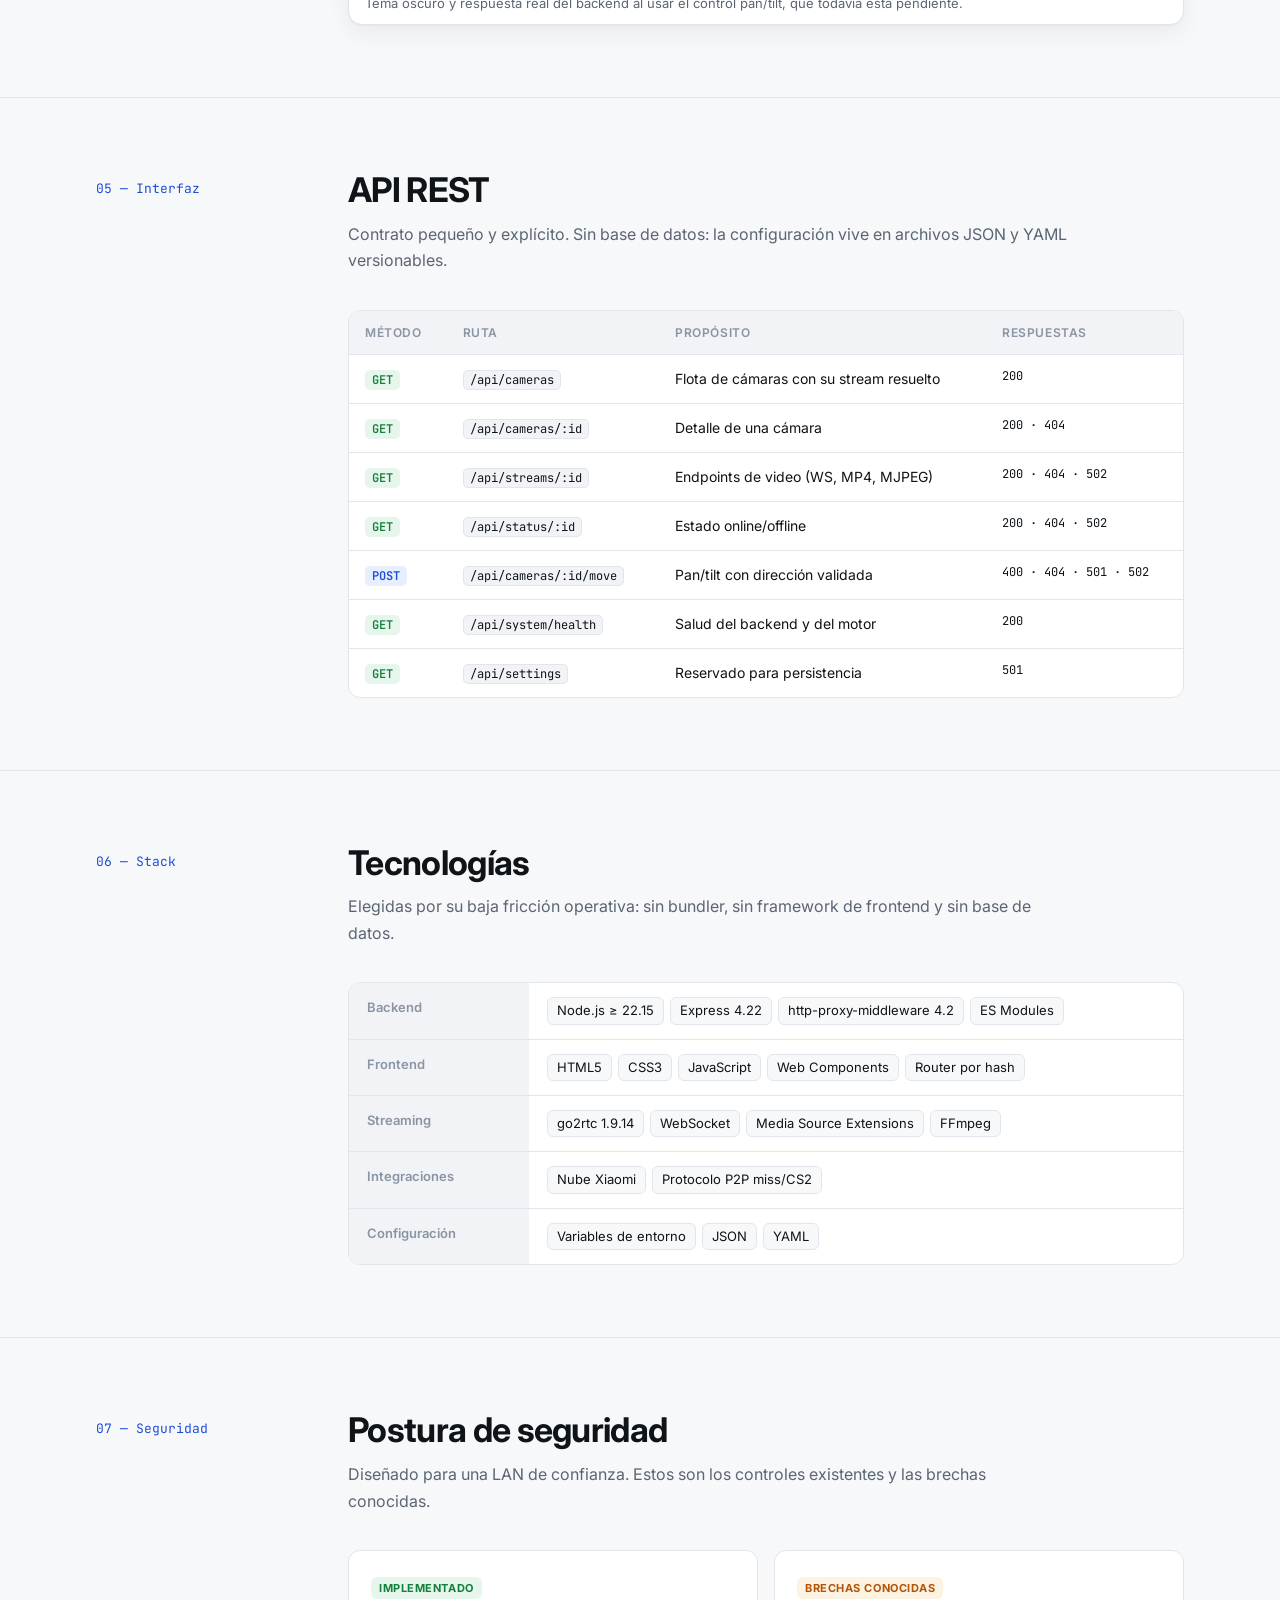
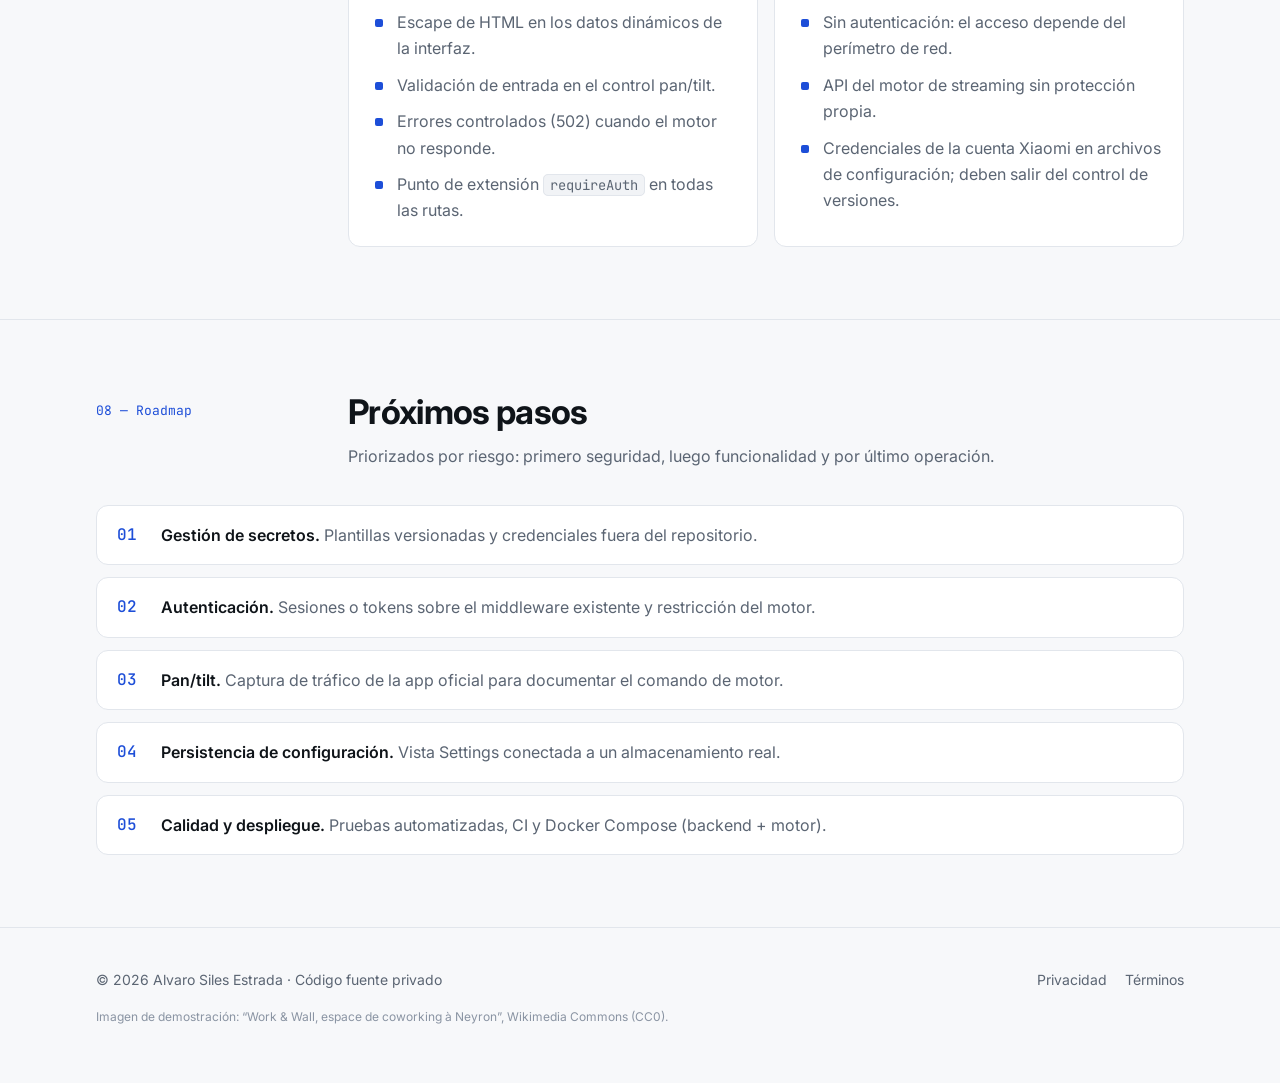
==== commit fe4e5f51: "update" ====
--- a/index.html
+++ b/index.html
@@ -63,9 +63,9 @@
     .logo { display: flex; align-items: center; gap: 10px; font-weight: 700; color: var(--text); white-space: nowrap; }
     .logo i { width: 26px; height: 26px; border-radius: 7px; background: var(--accent); display: grid; place-items: center; }
     .logo i::after { content: ""; width: 10px; height: 10px; border: 2.5px solid #fff; border-radius: 50%; }
-    .top nav { display: flex; gap: 20px; flex: 1; overflow-x: auto; font-size: 14px; }
-    .top nav a { color: var(--muted); white-space: nowrap; }
-    .top nav a:hover { color: var(--text); text-decoration: none; }
+    .top .wrap > nav { display: flex; gap: 20px; flex: 1; overflow-x: auto; font-size: 14px; }
+    .top .wrap > nav a { color: var(--muted); white-space: nowrap; }
+    .top .wrap > nav a:hover { color: var(--text); text-decoration: none; }
     .btn { display: inline-flex; align-items: center; gap: 8px; border: 1px solid var(--border); background: var(--surface); color: var(--text); border-radius: 8px; padding: 7px 14px; font: inherit; font-size: 14px; font-weight: 500; cursor: pointer; white-space: nowrap; }
     .btn:hover { border-color: var(--faint); text-decoration: none; }
     .btn.primary { background: var(--accent); border-color: var(--accent); color: #fff; }
@@ -73,7 +73,7 @@
     @media (prefers-color-scheme: dark) { :root:not([data-theme="light"]) .btn.primary { color: #0b0e13; } }
 
     /* Hero */
-    .hero { padding: 72px 0 48px; }
+    .hero { padding-top: 72px; padding-bottom: 48px; }
     .kicker { display: inline-flex; gap: 8px; align-items: center; font-size: 13px; font-weight: 600; color: var(--accent); background: var(--accent-soft); padding: 4px 12px; border-radius: 999px; }
     h1 { font-size: clamp(34px, 5.2vw, 56px); line-height: 1.08; letter-spacing: -.025em; margin: 18px 0 18px; max-width: 900px; }
     .lead { font-size: clamp(17px, 2vw, 20px); color: var(--muted); max-width: 760px; margin: 0 0 28px; }
@@ -165,10 +165,33 @@
     footer .foot-nav a { color: var(--muted); }
     footer .credit { flex-basis: 100%; font-size: 12px; color: var(--faint); }
 
+    /* Menú móvil */
+    .top-actions { display: flex; gap: 8px; margin-left: auto; }
+    .menu-btn { display: none; }
+    .mobile-nav { border-top: 1px solid var(--border); background: var(--surface); padding: 8px 16px 12px; }
+    .mobile-nav[hidden] { display: none; }
+    .mobile-nav a { display: block; padding: 10px 4px; color: var(--text); border-bottom: 1px solid var(--border); font-size: 15px; }
+    .mobile-nav a:last-child { border-bottom: 0; }
+    .mobile-nav a:hover { text-decoration: none; color: var(--accent); }
+
+    /* Volver arriba */
+    .to-top {
+      position: fixed; right: 20px; bottom: 20px; z-index: 30; width: 44px; height: 44px;
+      display: grid; place-items: center; border-radius: 50%; font-size: 18px;
+      background: var(--accent); color: #fff; box-shadow: var(--shadow);
+      opacity: 0; transform: translateY(12px); pointer-events: none; transition: opacity .2s, transform .2s;
+    }
+    .to-top.show { opacity: 1; transform: none; pointer-events: auto; }
+    .to-top:hover { text-decoration: none; filter: brightness(1.1); }
+    :root[data-theme="dark"] .to-top { color: #0b0e13; }
+    @media (prefers-color-scheme: dark) { :root:not([data-theme="light"]) .to-top { color: #0b0e13; } }
+    @media (prefers-reduced-motion: reduce) { html { scroll-behavior: auto; } .to-top { transition: none; } }
+
     @media (max-width: 900px) {
       .sec-head { grid-template-columns: 1fr; gap: 6px; }
       .body { margin-left: 0; }
-      .top nav { display: none; }
+      .top .wrap > nav { display: none; }
+      .menu-btn { display: inline-flex; }
       .adr-item { grid-template-columns: 1fr; gap: 4px; }
       .adr-item dl { grid-template-columns: 1fr; gap: 2px; }
       .adr-item dd { margin-bottom: 8px; }
@@ -192,9 +215,24 @@
         <a href="#seguridad">Seguridad</a>
         <a href="#roadmap">Roadmap</a>
       </nav>
-      <button class="btn" id="theme-btn" type="button" aria-label="Cambiar tema">◐</button>
+      <div class="top-actions">
+        <button class="btn" id="theme-btn" type="button" aria-label="Cambiar tema">◐</button>
+        <button class="btn menu-btn" id="menu-btn" type="button" aria-label="Abrir menú" aria-expanded="false" aria-controls="mobile-nav">☰</button>
+      </div>
     </div>
+    <nav class="mobile-nav" id="mobile-nav" aria-label="Secciones" hidden>
+      <a href="#contexto">Contexto</a>
+      <a href="#arquitectura">Arquitectura</a>
+      <a href="#decisiones">Decisiones</a>
+      <a href="#producto">Producto</a>
+      <a href="#api">API</a>
+      <a href="#stack">Stack</a>
+      <a href="#seguridad">Seguridad</a>
+      <a href="#roadmap">Roadmap</a>
+    </nav>
   </header>
+
+  <a class="to-top" id="to-top" href="#" aria-label="Volver arriba">↑</a>
 
   <main>
     <div class="wrap hero">
@@ -207,9 +245,9 @@
         video en vivo al navegador por WebSocket y MSE.
       </p>
       <div class="actions">
-        <a class="btn primary" href="https://github.com/alvarosiles/xiaomi-c300-web-source">Ver código fuente</a>
-        <a class="btn" href="#arquitectura">Arquitectura</a>
+        <a class="btn primary" href="#arquitectura">Ver arquitectura</a>
         <a class="btn" href="#decisiones">Decisiones técnicas</a>
+        <a class="btn" href="#producto">Capturas</a>
       </div>
       <div class="facts">
         <div class="fact"><small>Rol</small><b>Diseño y desarrollo full stack</b></div>
@@ -505,11 +543,10 @@
 
   <footer>
     <div class="wrap">
-      <div>© 2026 Alvaro Siles Estrada · Licencia MIT</div>
+      <div>© 2026 Alvaro Siles Estrada · Código fuente privado</div>
       <nav class="foot-nav" aria-label="Legal">
         <a href="privacidad.html">Privacidad</a>
         <a href="terminos.html">Términos</a>
-        <a href="https://github.com/alvarosiles/xiaomi-c300-web-source">Código fuente</a>
       </nav>
       <div class="credit">Imagen de demostración: “Work &amp; Wall, espace de coworking à Neyron”, Wikimedia Commons (CC0).</div>
     </div>
@@ -524,6 +561,24 @@
         root.dataset.theme = dark ? 'light' : 'dark';
         try { localStorage.setItem('theme', root.dataset.theme); } catch (e) {}
       });
+
+      // Menú móvil: se cierra al elegir una sección o al volver a escritorio.
+      var menuBtn = document.getElementById('menu-btn');
+      var mobileNav = document.getElementById('mobile-nav');
+      function setMenu(open) {
+        mobileNav.hidden = !open;
+        menuBtn.setAttribute('aria-expanded', String(open));
+        menuBtn.textContent = open ? '✕' : '☰';
+      }
+      menuBtn.addEventListener('click', function () { setMenu(mobileNav.hidden); });
+      mobileNav.addEventListener('click', function (e) { if (e.target.closest('a')) setMenu(false); });
+      matchMedia('(min-width: 901px)').addEventListener('change', function (e) { if (e.matches) setMenu(false); });
+
+      // Botón volver arriba: aparece tras bajar una pantalla.
+      var toTop = document.getElementById('to-top');
+      function onScroll() { toTop.classList.toggle('show', window.scrollY > window.innerHeight * 0.8); }
+      window.addEventListener('scroll', onScroll, { passive: true });
+      onScroll();
     })();
   </script>
 </body>
